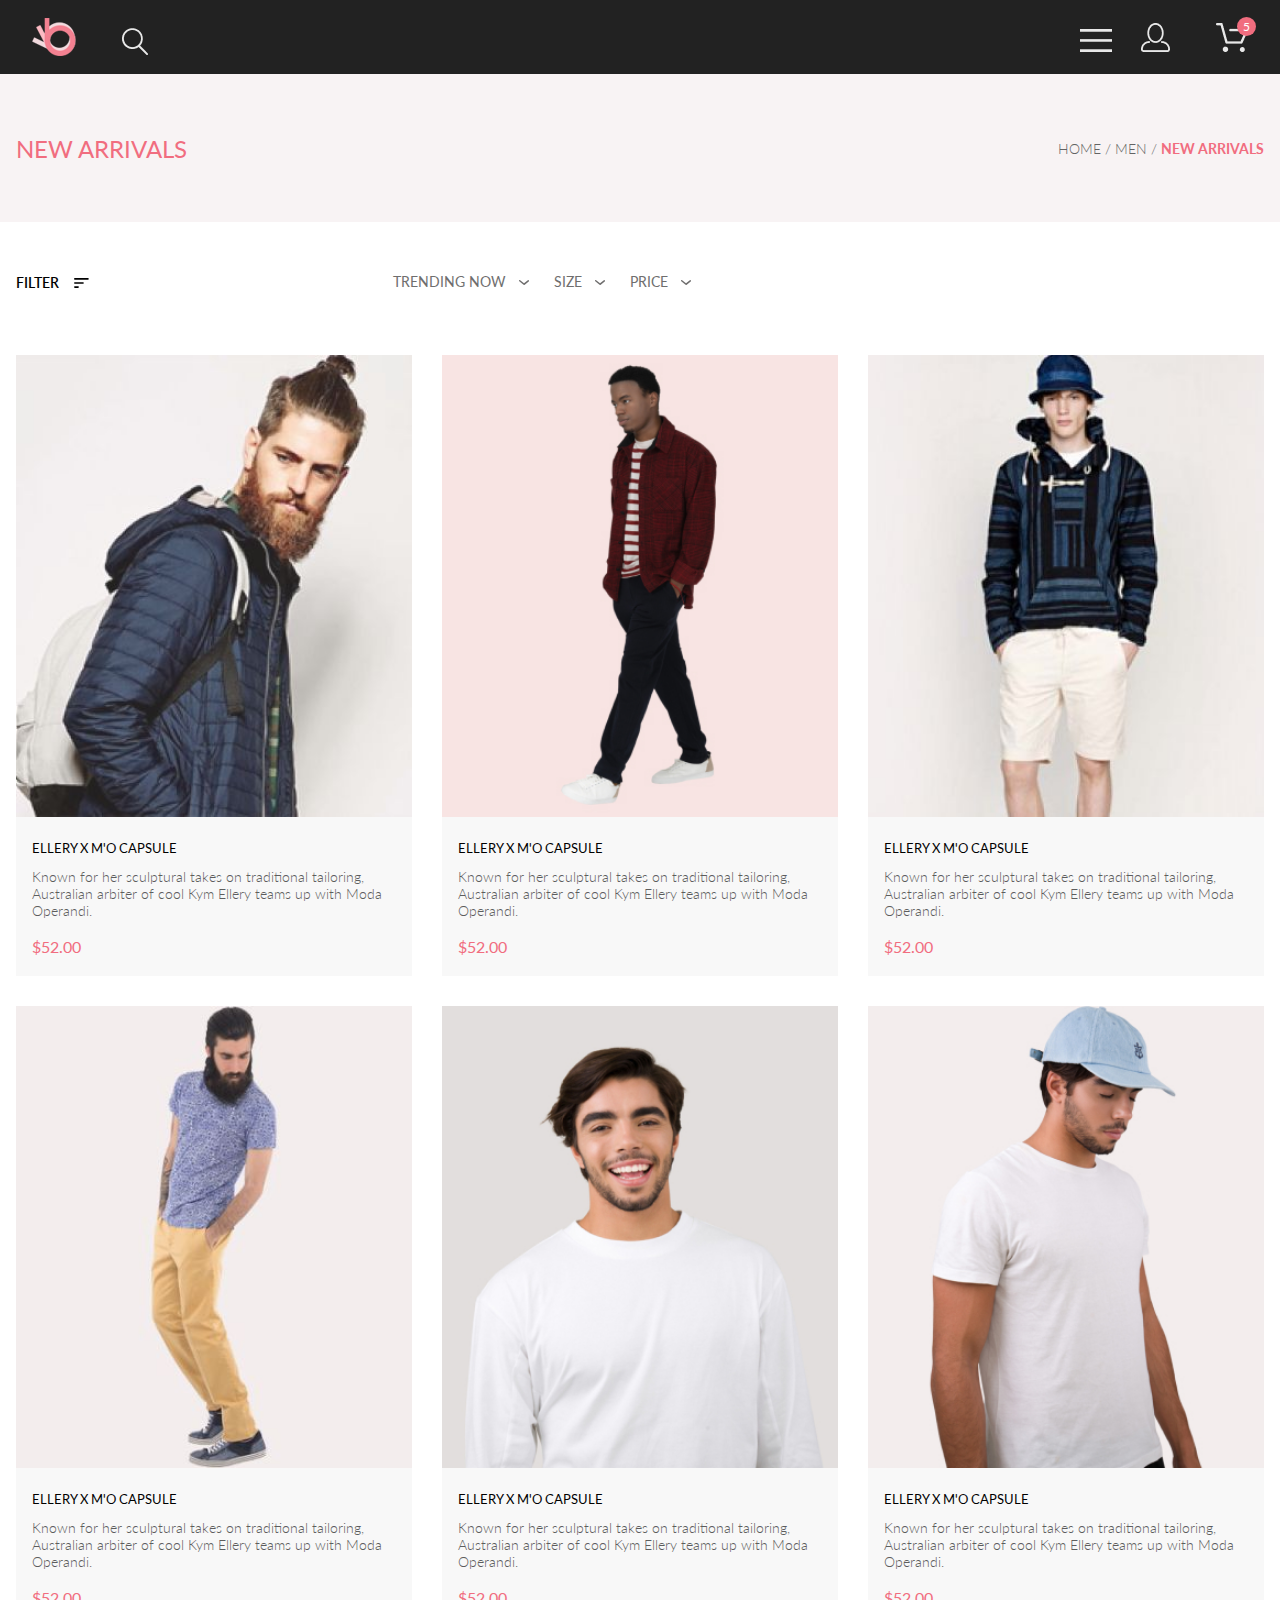
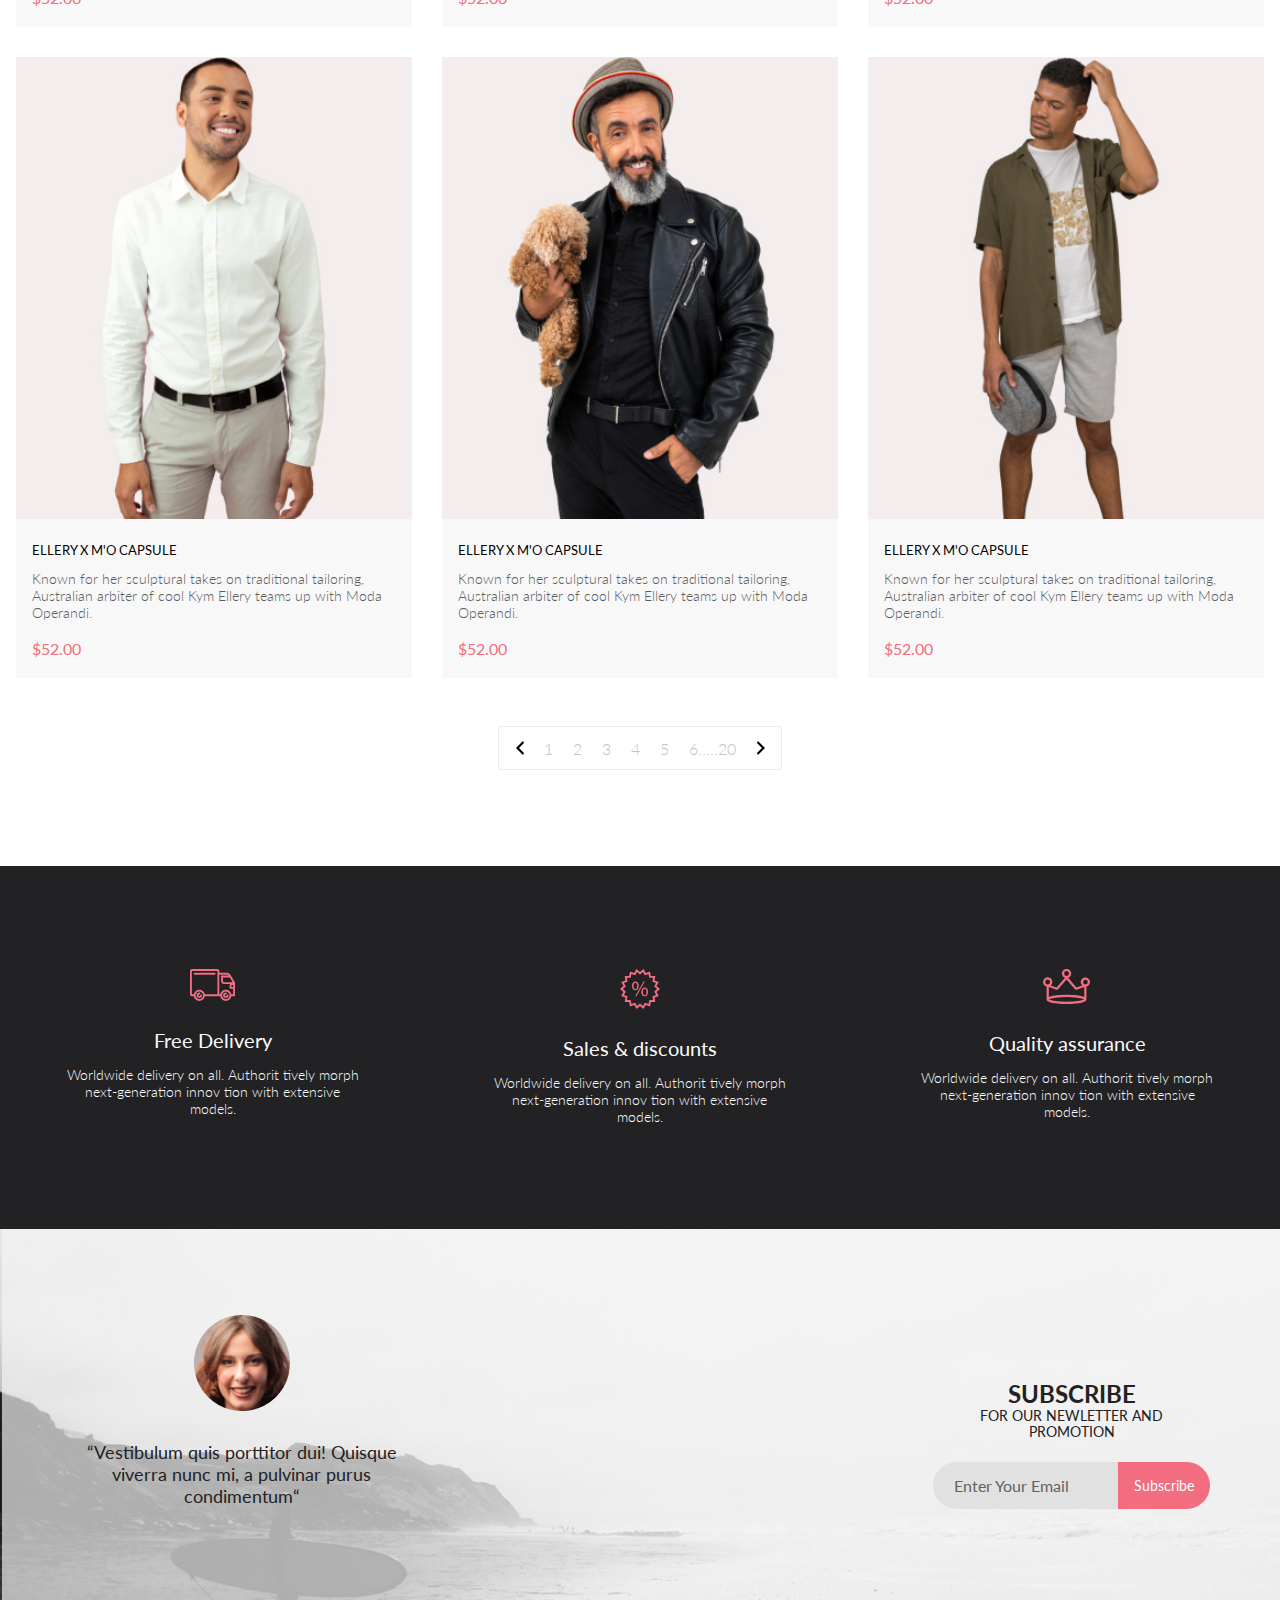
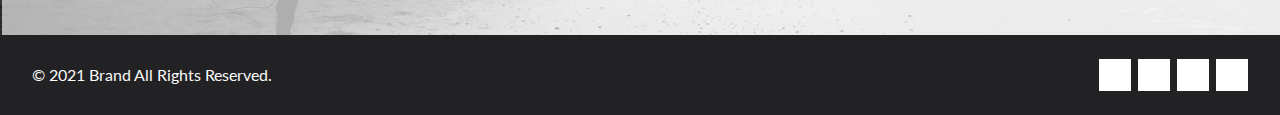
==== catalog.html @ d3ba7b44 "Lesson_4" ====
<!DOCTYPE html>
<html lang="en">

<head>
    <meta charset="UTF-8">
    <meta http-equiv="X-UA-Compatible" content="IE=edge">
    <meta name="viewport" content="width=device-width, initial-scale=1.0">
    <link rel="stylesheet" href="https://cdnjs.cloudflare.com/ajax/libs/font-awesome/5.15.2/css/all.min.css"
        integrity="sha512-HK5fgLBL+xu6dm/Ii3z4xhlSUyZgTT9tuc/hSrtw6uzJOvgRr2a9jyxxT1ely+B+xFAmJKVSTbpM/CuL7qxO8w=="
        crossorigin="anonymous" />
    <link rel="stylesheet" href="css/normalize.css">
    <link rel="stylesheet" href="css/style.css">
    <title>Catalog Lesson_4</title>
</head>

<body>
    <header class="header">
        <div class="container">
            <div class="leftHeader">
                <img src="img/logo.png" alt="logo">
                <img class="searchIcon" src="img/lupa.png" alt="search">
            </div>

            <div class="rightHeader">
                <img src="img/menu.png" alt="menu">
                <img class="peopleIcon" src="img/people.png" alt="registration">
                <span class="basketIconWrap">
                    <img src="img/basket.png" alt="basket">
                    <span>5</span>
                </span>
            </div>
        </div>
    </header>
    <main>
        <div class="newArrivals">
            <div class="container">
                <h1>NEW ARRIVALS</h1>
                <nav>
                    <a href="#">HOME</a><span> / </span>
                    <a href="#">MEN</a><span> / </span>
                    <a href="#">NEW ARRIVALS</a>
                </nav>
            </div>
        </div>

        <div class="filters">
            <div class="container">
                <div class="filtersLeft">
                    <span class="filterLabel">FILTER</span>
                    <img class="filterIcons" src="img/filters.svg" alt="filters">
                    <div class="filterNav hidden">
                        <nav class="filterCategory">
                            <div class="filterCategoryHeader">CATEGORY</div>
                            <div class="hidden">
                                <a href="#">Accessories</a>
                                <a href="#">Bags</a>
                                <a href="#">Denim</a>
                                <a href="#">Hoodies & Sweatshirts</a>
                                <a href="#">Jackets & Coats</a>
                                <a href="#">Polos</a>
                                <a href="#">Shirts</a>
                                <a href="#">Shoes</a>
                                <a href="#">Sweaters & Knits</a>
                                <a href="#">T-Shirts</a>
                                <a href="#">Tanks</a>
                            </div>
                        </nav>
                        <nav class="filterCategory">
                            <div class="filterCategoryHeader">BRAND</div>
                            <div class="hidden">
                                <a href="#">Accessories</a>
                                <a href="#">Bags</a>
                                <a href="#">Denim</a>
                                <a href="#">Hoodies & Sweatshirts</a>
                                <a href="#">Jackets & Coats</a>
                                <a href="#">Polos</a>
                                <a href="#">Shirts</a>
                                <a href="#">Shoes</a>
                                <a href="#">Sweaters & Knits</a>
                                <a href="#">T-Shirts</a>
                                <a href="#">Tanks</a>
                            </div>
                        </nav>
                        <nav class="filterCategory">
                            <div class="filterCategoryHeader">DESIGNER</div>
                            <div class="hidden">
                                <a href="#">Accessories</a>
                                <a href="#">Bags</a>
                                <a href="#">Denim</a>
                                <a href="#">Hoodies & Sweatshirts</a>
                                <a href="#">Jackets & Coats</a>
                                <a href="#">Polos</a>
                                <a href="#">Shirts</a>
                                <a href="#">Shoes</a>
                                <a href="#">Sweaters & Knits</a>
                                <a href="#">T-Shirts</a>
                                <a href="#">Tanks</a>
                            </div>
                        </nav>
                    </div>
                </div>
                <div class="filtersRight">
                    <div class="filterTrending">TRENDING NOW
                        <img src="img/arrow.svg" alt="arrow">
                    </div>
                    <div class="filterSize">SIZE
                        <img src="img/arrow.svg" alt="arrow">
                    </div>
                    <div class="filterPrice">PRICE
                        <img src="img/arrow.svg" alt="arrow">
                    </div>
                </div>
            </div>
        </div>

        <div class="featured container">
            <div class="featuredItems">
                <div class="featuredItem">
                    <div class="futuredImgWrap">
                        <img src="img/item1.jpg" alt="item1">
                        <div class="futuredImgDark">
                            <button>
                                <img src="img/cart.svg" alt="cart">
                                Add to cart
                            </button>
                        </div>
                    </div>
                    <div class="futuredData">
                        <div class="futuredName">
                            ELLERY X M'O CAPSULE
                        </div>
                        <div class="futuredText">
                            Known for her sculptural takes on traditional tailoring, Australian arbiter of cool Kym
                            Ellery
                            teams up with Moda Operandi.
                        </div>
                        <div class="futeuredPrice">
                            $52.00
                        </div>
                    </div>
                </div>
                <div class="featuredItem">
                    <div class="futuredImgWrap">
                        <img src="img/item2_1.jpg" alt="item2_1">
                        <div class="futuredImgDark">
                            <button>
                                <img src="img/cart.svg" alt="cart">
                                Add to cart
                            </button>
                        </div>
                    </div>
                    <div class="futuredData">
                        <div class="futuredName">
                            ELLERY X M'O CAPSULE
                        </div>
                        <div class="futuredText">
                            Known for her sculptural takes on traditional tailoring, Australian arbiter of cool Kym
                            Ellery
                            teams up with Moda Operandi.
                        </div>
                        <div class="futeuredPrice">
                            $52.00
                        </div>
                    </div>
                </div>
                <div class="featuredItem">
                    <div class="futuredImgWrap">
                        <img src="img/item3.jpg" alt="item3">
                        <div class="futuredImgDark">
                            <button>
                                <img src="img/cart.svg" alt="cart">
                                Add to cart
                            </button>
                        </div>
                    </div>
                    <div class="futuredData">
                        <div class="futuredName">
                            ELLERY X M'O CAPSULE
                        </div>
                        <div class="futuredText">
                            Known for her sculptural takes on traditional tailoring, Australian arbiter of cool Kym
                            Ellery
                            teams up with Moda Operandi.
                        </div>
                        <div class="futeuredPrice">
                            $52.00
                        </div>
                    </div>
                </div>
                <div class="featuredItem">
                    <div class="futuredImgWrap">
                        <img src="img/item4.jpg" alt="item4">
                        <div class="futuredImgDark">
                            <button>
                                <img src="img/cart.svg" alt="cart">
                                Add to cart
                            </button>
                        </div>
                    </div>
                    <div class="futuredData">
                        <div class="futuredName">
                            ELLERY X M'O CAPSULE
                        </div>
                        <div class="futuredText">
                            Known for her sculptural takes on traditional tailoring, Australian arbiter of cool Kym
                            Ellery
                            teams up with Moda Operandi.
                        </div>
                        <div class="futeuredPrice">
                            $52.00
                        </div>
                    </div>
                </div>
                <div class="featuredItem">
                    <div class="futuredImgWrap">
                        <img src="img/item5_1.jpg" alt="item5_1">
                        <div class="futuredImgDark">
                            <button>
                                <img src="img/cart.svg" alt="cart">
                                Add to cart
                            </button>
                        </div>
                    </div>
                    <div class="futuredData">
                        <div class="futuredName">
                            ELLERY X M'O CAPSULE
                        </div>
                        <div class="futuredText">
                            Known for her sculptural takes on traditional tailoring, Australian arbiter of cool Kym
                            Ellery
                            teams up with Moda Operandi.
                        </div>
                        <div class="futeuredPrice">
                            $52.00
                        </div>
                    </div>
                </div>
                <div class="featuredItem">
                    <div class="futuredImgWrap">
                        <img src="img/item6_1.jpg" alt="item6_1">
                        <div class="futuredImgDark">
                            <button>
                                <img src="img/cart.svg" alt="cart">
                                Add to cart
                            </button>
                        </div>
                    </div>
                    <div class="futuredData">
                        <div class="futuredName">
                            ELLERY X M'O CAPSULE
                        </div>
                        <div class="futuredText">
                            Known for her sculptural takes on traditional tailoring, Australian arbiter of cool Kym
                            Ellery
                            teams up with Moda Operandi.
                        </div>
                        <div class="futeuredPrice">
                            $52.00
                        </div>
                    </div>
                </div>
                <div class="featuredItem">
                    <div class="futuredImgWrap">
                        <img src="img/item7.jpg" alt="item7">
                        <div class="futuredImgDark">
                            <button>
                                <img src="img/cart.svg" alt="cart">
                                Add to cart
                            </button>
                        </div>
                    </div>
                    <div class="futuredData">
                        <div class="futuredName">
                            ELLERY X M'O CAPSULE
                        </div>
                        <div class="futuredText">
                            Known for her sculptural takes on traditional tailoring, Australian arbiter of cool Kym
                            Ellery
                            teams up with Moda Operandi.
                        </div>
                        <div class="futeuredPrice">
                            $52.00
                        </div>
                    </div>
                </div>
                <div class="featuredItem">
                    <div class="futuredImgWrap">
                        <img src="img/item8.jpg" alt="item8">
                        <div class="futuredImgDark">
                            <button>
                                <img src="img/cart.svg" alt="cart">
                                Add to cart
                            </button>
                        </div>
                    </div>
                    <div class="futuredData">
                        <div class="futuredName">
                            ELLERY X M'O CAPSULE
                        </div>
                        <div class="futuredText">
                            Known for her sculptural takes on traditional tailoring, Australian arbiter of cool Kym
                            Ellery
                            teams up with Moda Operandi.
                        </div>
                        <div class="futeuredPrice">
                            $52.00
                        </div>
                    </div>
                </div>
                <div class="featuredItem">
                    <div class="futuredImgWrap">
                        <img src="img/item9.jpg" alt="item9">
                        <div class="futuredImgDark">
                            <button>
                                <img src="img/cart.svg" alt="cart">
                                Add to cart
                            </button>
                        </div>
                    </div>
                    <div class="futuredData">
                        <div class="futuredName">
                            ELLERY X M'O CAPSULE
                        </div>
                        <div class="futuredText">
                            Known for her sculptural takes on traditional tailoring, Australian arbiter of cool Kym
                            Ellery
                            teams up with Moda Operandi.
                        </div>
                        <div class="futeuredPrice">
                            $52.00
                        </div>
                    </div>
                </div>
            </div>
            <div class="pagination">
                <a href="#">
                    <img src="img/chevronLeft.svg" alt="chevronLeft">
                </a>
                <a href="#">1</a>
                <a href="#">2</a>
                <a href="#">3</a>
                <a href="#">4</a>
                <a href="#">5</a>
                <a href="#">6.....20</a>
                <a href="#">
                    <img src="img/chevronRight.svg" alt="chevronRight">
                </a>
            </div>
        </div>

        <div class="services">
            <div class="container">
                <div class="serviceUnit">
                    <img src="img/car.svg" alt="delivey">
                    <div class="servicesUnitTitle">Free Delivery</div>
                    <div class="servicesUnitText">Worldwide delivery on all. Authorit tively morph next-generation
                        innov
                        tion with extensive models.
                    </div>
                </div>
                <div class="serviceUnit">
                    <img src="img/persent.svg" alt="discounts">
                    <div class="servicesUnitTitle">Sales & discounts</div>
                    <div class="servicesUnitText">Worldwide delivery on all. Authorit tively morph next-generation
                        innov
                        tion with extensive models.
                    </div>
                </div>
                <div class="serviceUnit">
                    <img src="img/rolix.svg" alt="Quality">
                    <div class="servicesUnitTitle">Quality assurance</div>
                    <div class="servicesUnitText">Worldwide delivery on all. Authorit tively morph
                        next-generation innov
                        tion with extensive models.
                    </div>
                </div>
            </div>
        </div>

        <div class="subscribe">
            <div class="container">
                <div class="subscribeLeft">
                    <img src="img/face.png" alt="face">
                    <div class="subscribeUserText">“Vestibulum quis porttitor dui! Quisque viverra nunc mi, a pulvinar
                        purus
                        condimentum“</div>
                </div>
                <div class="subscribeRight">
                    <div class="subscribeTitle">SUBSCRIBE</div>
                    <div class="subscribeText">FOR OUR NEWLETTER AND PROMOTION</div>
                    <form action="#" class="subscribeForm">
                        <input type="text" placeholder="Enter Your Email">
                        <button>Subscribe</button>
                    </form>
                </div>
            </div>
        </div>

    </main>
    <footer class="footer">
        <div class="container">
            <div class="footerLeft">
                <a href="#">
                    <i class="fab fa-facebook-f"></i>
                </a>
                <a href="#">
                    <i class="fab fa-instagram"></i>
                </a>
                <a href="#">
                    <i class="fab fa-pinterest-p"></i>
                </a>
                <a href="#">
                    <i class="fab fa-twitter"></i>
                </a>
            </div>
            <div class="footerRight">
                &copy; 2021 Brand All Rights Reserved.
            </div>
        </div>
    </footer>
    <script src="app.js"></script>
</body>

</html>
---- css/style.css ----
@import url("https://fonts.googleapis.com/css2?family=Lato:wght@300;400;700;900&display=swap");

body {
    margin: 0;
    font-family: Lato, sans-serif;
}

.header {
    height: 74px;
    background: #222222;
    padding: 18px 16px;
    box-sizing: border-box;
}

.header .container {
    display: flex;
    justify-content: space-between;
    align-items: center;
}

@media (min-width: 1600px) {
    .container {
        width: 1140px;
        margin: 0 auto;
    }
}

@media (min-width: 768px) {
    .header {
        padding-left: 32px;
        padding-right: 32px;
    }
}

.peopleIcon,
.basketIconWrap {
    display: none;
}

@media (min-width: 768px) {

    .peopleIcon,
    .basketIconWrap {
        display: inline;
    }
}

.peopleIcon {
    margin-left: 25px;
    margin-right: 42px;
}

.basketIconWrap {
    position: relative;
}

.basketIconWrap span {
    display: inline-block;
    width: 19px;
    height: 19px;
    color: #FFFFFF;
    background: #F16D7F;
    border-radius: 50%;
    position: absolute;
    text-align: center;
    right: -8px;
    top: -19px;
    font-size: 12px;
    line-height: 19px;
}

.searchIcon {
    margin-left: 41px;
}

.brandWrap {
    min-height: 363px;
    background: #F1E4E6;
    position: relative;
}

.brandLeft {
    display: none;
}

@media (min-width: 768px) {
    .brandLeft {
        display: block;
    }

    .brandPromoWrap {
        font-weight: 900;
        font-size: 44px;
        line-height: 53px;
    }

    .brandWrap {
        display: flex;
    }

    .brandWrap>div {
        width: 50%;
    }

    .brandLeft img {
        display: block;
        width: 100%;
    }
}

.brandRight {
    min-height: inherit;
    display: flex;
    justify-content: center;
    align-items: center;
    color: #222222;
}

@media (min-width: 1600px) {
    .brandRight {
        justify-content: flex-start;
    }
}

.brandPromoWrap {
    border-left: 12px solid #F16D7F;
    padding-left: 15px;
    height: 61px;
}

@media (min-width:768px) {
    .brandPromoWrap {
        height: 78px;
    }
}

@media (min-width:1600px) {
    .brandPromoWrap {
        margin-left: 64px;
    }
}

.brandPromoWrap div:first-child {
    font-weight: 900;
    font-size: 38px;
    line-height: 27px;
}

@media (min-width:768px) {
    .brandPromoWrap div:first-child {
        font-size: 44px;
        line-height: 33px;
    }
}

@media (min-width:1600px) {
    .brandPromoWrap div:first-child {
        font-size: 48px;
    }
}

.brandPromoWrap div:last-child {
    font-weight: bold;
    font-size: 20px;
    line-height: 24px;
    margin-top: 14px;
}

@media (min-width:768px) {
    .brandPromoWrap div:last-child {
        margin-top: 25px;
    }
}

@media (min-width:1600px) {
    .brandPromoWrap div:last-child {
        font-size: 32px;
        margin-top: 21px;
    }
}

.brandPromoWrap span {
    color: #F16D7F;
}

.menu {
    display: none;
}

.offers {
    display: grid;
    grid-template-columns: 1fr;
    grid-template-rows: repeat(3, 247px) 111px;
    gap: 32px;
    padding: 64px 16px;
}

@media (min-width:768px) {
    .offers {
        grid-template-columns: repeat(3, 1fr);
        grid-template-rows: 167px 116px;
        gap: 20px;
        padding: 20px 16px 155px 16px;
    }

    .offerAccessories {
        grid-column: 1/-1;
    }
}

@media (min-width:1600px) {
    .offers {
        grid-template-rows: 260px 180px;
        gap: 30px;
        padding: 65px 4px 96px 4px;
    }
}


.offers>div {
    position: relative;
}

.offers img {
    width: 100%;
    height: 100%;
    object-fit: cover;
    position: absolute;
}

.offerTitle {
    position: relative;
    z-index: 1;
    background: rgba(33, 22, 22, 0.7);
    color: white;
    width: 100%;
    height: 100%;
    display: flex;
    flex-direction: column;
    justify-content: center;
    align-items: center;
    font-size: 16px;
}

.offerTitleBottom {
    font-size: 24px;
    font-weight: 700;
    line-height: 29px;
    color: #F16D7F;
}

.featured {
    padding-right: 8px;
    padding-left: 8px;
    margin-bottom: 96px;
}

@media (min-width: 768px) {
    .featured {
        padding-right: 16px;
        padding-left: 16px;
    }
}

@media (min-width: 1600px) {
    .featured {
        padding-right: 0;
        padding-left: 0;
    }
}

.featured h2 {
    margin-top: 0;
    margin-bottom: 3px;
    text-align: center;
    font-weight: inherit;
    font-size: 30px;
    line-height: 36px;
    color: #222222;
}

.featuredTitle {
    text-align: center;
    color: #9F9F9F;
    font-size: 14px;
    line-height: 17px;
    margin-bottom: 64px;
}

.featuredItems {
    display: grid;
    grid-template-columns: 1fr;
    row-gap: 16px;
}

@media (min-width: 640px) {
    .featuredItems {
        grid-template-columns: 1fr 1fr;
        row-gap: 18px;
        column-gap: 16px;
    }
}

@media (min-width: 1000px) {
    .featuredItems {
        grid-template-columns: repeat(3, 1fr);
        gap: 30px;
    }
}

.featuredItem {
    background: #F8F8F8;
}

.featuredItems img {
    width: 100%;
    display: block;
}

.futuredImgWrap {
    position: relative;
}

.featuredItem:hover .futuredImgDark {
    display: flex;
}

.futuredImgDark {
    position: absolute;
    width: 100%;
    height: 100%;
    left: 0;
    top: 0;
    background: rgba(58, 56, 56, 0.86);
    display: none;
    justify-content: center;
    align-items: center;
}

.futuredImgDark button {
    background: none;
    border: 1px solid white;
    color: white;
    display: flex;
    align-items: center;
    padding: 10px 14px;
    font-size: 14px;
    font-family: inherit;
}

.futuredImgDark button img {
    width: 26px;
    height: 24px;
    margin-right: 11px;
}

.futuredData {
    padding: 23px 16px 20px;
    font-size: 13px;
    line-height: 16px;
}

.futuredName {
    font-size: 13px;
    line-height: 16px;
    color: #000000;
}

.futuredText {
    font-weight: 300;
    font-size: 14px;
    line-height: 17px;
    color: #5D5D5D;
    margin-top: 12px;
    margin-bottom: 18px;
}

.futeuredPrice {
    font-size: 16px;
    line-height: 19px;
    color: #F16D7F;
}

.featuredBroseBtn {
    border: 1px solid #FF6A6A;
    margin-top: 40px;
    padding: 15px 40px;
    display: block;
    margin-left: auto;
    margin-right: auto;
    background: none;
    font-family: inherit;
    font-size: 16px;
    line-height: 19px;
    color: #F26376;
}

.featuredBroseBtn:hover {
    background: #F16D7F;
    color: white;
}

.services {
    background: #222224;
    padding-top: 48px;
    padding-bottom: 81px;
    padding-left: 14px;
    padding-right: 14px;
}

@media (min-width: 1200px) {
    .services {
        padding-top: 103px;
        padding-bottom: 104px;
    }
}

.services .container {
    display: grid;
    gap: 46px;
}

@media (min-width: 1200px) {
    .services .container {
        grid-template-columns: repeat(3, 1fr);
        gap: 30px;
    }
}

.serviceUnit {
    text-align: center;
    display: flex;
    flex-direction: column;
    align-items: center;
}

.servicesUnitTitle {
    font-weight: inherit;
    font-size: 20px;
    line-height: 24px;
    color: #FBFBFB;
    padding-top: 27px;
    padding-bottom: 14px;
}

.servicesUnitText {
    font-weight: 300;
    font-size: 14px;
    line-height: 17px;
    color: #FBFBFB;
    max-width: 300px;
}

.subscribe {
    background: url(../img/subscribe.jpg) no-repeat;
    background-size: cover;
    padding-top: 64px;
    padding-bottom: 109px;
    padding-left: 20px;
    padding-right: 20px;
}

@media (min-width: 1200px) {
    .subscribe {
        padding-top: 86px;
        padding-bottom: 126px;
    }

    .subscribe .container {
        width: 1140px;
        margin: 0 auto;
        display: flex;
        justify-content: space-between;
    }
}

.subscribeLeft {
    display: flex;
    flex-direction: column;
    align-items: center;
}

.subscribeUserText {
    font-size: 18px;
    line-height: 22px;
    text-align: center;
    color: #222224;
    max-width: 343px;
    margin-top: 30px;
}

.subscribeRight {
    display: flex;
    flex-direction: column;
    align-items: center;
    padding-top: 65px;
}

@media (min-width: 1200px) {
    .subscribeRight {
        margin-top: initial;
    }
}

.subscribeTitle {
    font-weight: 700;
    font-size: 24px;
    color: #222224;
}

.subscribeTitle,
.subscribeText {
    max-width: 271px;
    text-align: center;
}

.subscribeText {
    font-size: 14px;
    color: #222224;
    margin-bottom: 22px;
}

.subscribeForm {
    height: 47px;
}

.subscribeForm input {
    height: inherit;
    background: #E1E1E1;
    padding: 6px 21px;
    border: none;
    box-sizing: border-box;
    border-top-left-radius: 30px;
    border-bottom-left-radius: 30px;
    float: left;
    width: 185px;
}

.subscribeForm input::-webkit-input-placeholder {
    color: #222224;
    font-family: inherit;
    opacity: 0.67;
}

.subscribeForm input::-moz-placeholder {
    color: #222224;
    font-family: inherit;
    opacity: 0.67;
}

.subscribeForm input:-ms-input-placeholder {
    color: #222224;
    font-family: inherit;
    opacity: 0.67;
}

.subscribeForm input:-moz-placeholder {
    color: #222224;
    font-family: inherit;
    opacity: 0.67;
}

.subscribeForm button {
    height: inherit;
    border: none;
    background: #F16D7F;
    border-top-right-radius: 30px;
    border-bottom-right-radius: 30px;
    font-size: 14px;
    line-height: 17px;
    color: white;
    padding: 0px 16px;
    color: #FFFFFF;
    font-family: inherit;
}

.footer {
    background: #222224;
    padding: 43px 20px 10px;
}

@media (min-width: 768px) {
    .footer {
        padding: 24px 32px;
    }
}

.footer .container {
    display: flex;
    flex-direction: column;
    align-items: center;
}

@media (min-width: 768px) {
    .footer .container {
        flex-direction: row-reverse;
        justify-content: space-between;
    }
}

.footerLeft {
    display: flex;
}

.footer a {
    color: black;
    background: white;
    width: 32px;
    height: 32px;
    display: flex;
    justify-content: center;
    align-items: center;
    text-decoration: none;
}

.footer a:hover {
    background: #f16d7f;
    color: white;
}

.footer a:not(:last-child) {
    margin-right: 7px;
}

.footerRight {
    color: #FBFBFB;
}

@media (max-width: 767px) {
    .footerRight {
        margin-top: 40px;
    }
}

.newArrivals {
    width: 100%;
    min-height: 148px;
    background: #F8F3F4;
}

.newArrivals .container {
    display: flex;
    flex-direction: column;
    align-items: center;
    min-height: inherit;
}

@media (min-width: 768px) {
    .newArrivals .container {
        flex-direction: row;
        justify-content: space-between;
    }
}

@media (min-width: 768px) and (max-width: 1599px) {
    .newArrivals .container {
        padding: 0px 16px;
    }
}

.newArrivals h1 {
    margin: 24px 0 32px;
    font-weight: normal;
    font-size: 24px;
    line-height: 29px;
    color: #F16D7F;
}

@media (min-width: 768px) {
    .newArrivals h1 {
        margin: 0;
    }
}

.newArrivals nav a,
.newArrivals nav span {
    font-weight: 300;
    font-size: 14px;
    line-height: 17px;
    text-decoration: none;
    color: #636363;
}

.newArrivals a:last-of-type {
    font-weight: bold;
    color: #F16D7F;
}

.filters .container {
    display: flex;
    justify-content: space-between;
    padding: 24px 8px 32px;
}


@media (min-width: 768px) {
    .filters .container {
        padding: 24px 16px 40px;
    }
}

@media (min-width: 1140px) {
    .filterIcons {
        margin-right: 304px;
    }

    .filters .container {
        justify-content: start;
        padding: 51px 16px 64px 16px;
    }
}

.filtersLeft .filterLabel {
    display: none;
    font-style: normal;
    font-weight: 600;
    font-size: 14px;
    line-height: 17px;
    color: #000000;
    position: relative;
    z-index: 2;
}

.filterIcons {
    width: 37px;
    height: 25px;
    position: relative;
    z-index: 2;
}

@media (min-width: 768px) {
    .filtersLeft .filterLabel {
        display: inline;
    }

    .filterIcons {
        height: 10px;
        width: 15px;
        margin-left: 11px;
    }
}

.filtersRight {
    display: flex;
    font-style: normal;
    font-weight: 400;
    font-size: 12px;
    line-height: 14px;
    color: #6F6E6E;
}

@media (min-width: 768px) {
    .filtersRight {
        font-size: 14px;
        line-height: 17px;
    }
}

.filtersRight img {
    position: relative;
    bottom: 1px;
    margin-left: 9px;
}

.filtersRight>div:not(:last-child) {
    margin-right: 15px;
}

@media (min-width: 375px) {
    .filtersRight>div:not(:last-child) {
        margin-right: 24px;
    }
}

.filtersLeft .filterLabel {
    display: none;
    position: relative;
    z-index: 2;
    cursor: pointer;
}

.filterLabelPink {
    color: #ef5b70 !important;
    left: 16px;
    top: 13px;
}

.filterIconPink {
    left: 16px;
    top: 13px;
}

@media (min-width: 768px) {
    .filtersLeft .filterLabel {
        display: inline;
        font-weight: 600;
        font-size: 14px;
        line-height: 17px;
        color: #000000;
    }
}

.filtersLeft .filterIcon {
    width: 37px;
    height: 25px;
    position: relative;
    z-index: 2;
}

@media (min-width: 768px) {
    .filtersLeft .filterIcon {
        width: 15px;
        height: 10px;
        margin-left: 11px;
    }
}

.filtersLeft {
    position: relative;
}

.hidden {
    display: none;
}

.filterNav {
    position: absolute;
    left: 0;
    top: 0;
    width: 360px;
    background: #ffffff;
    box-shadow: 6px 4px 35px rgba(0, 0, 0, 0.21);
    padding: 46px 16px 16px 16px;
    z-index: 1;
    overflow-y: auto;
}

.filterCategoryHeader {
    font-size: 14px;
    line-height: 37px;
    color: #ef5b70;
    padding-left: 11px;
    min-height: 37px;
    border-bottom: 1px solid #ebebeb;
    margin-bottom: 24px;
    position: relative;
    cursor: pointer;
}

.filterCategoryHeader:before {
    content: "";
    width: 5px;
    min-height: inherit;
    background: #ef5b70;
    position: absolute;
    left: 0;
    top: 1px;
}

.filterCategory:not(:last-child) {
    margin-bottom: 24px;
}

.filterCategory a {
    display: block;
    text-decoration: none;
    padding-left: 34px;
    padding-right: 16px;
    font-size: 14px;
    line-height: 17px;
    color: #6f6e6e;
}

.filterCategory a:not(:last-child) {
    margin-bottom: 11px;
}

.filterSize {
    position: relative;
}

.filterSizes {
    position: absolute;
    left: 0;
    top: 25px;
    width: 79px;
    height: 103px;
    background: #ffffff;
    box-shadow: 6px 4px 35px rgba(0, 0, 0, 0.21);
    padding: 7px 9px;
    box-sizing: border-box;
    font-size: 14px;
    color: #6f6e6e;
}

.filterSizes>div:not(:last-child) {
    margin-bottom: 4px;
}

.pagination {
    width: 284px;
    height: 44px;
    margin: 0 auto;
    border: 1px solid #ebebeb;
    margin-top: 48px;
    padding: 13px 16px;
    box-sizing: border-box;
    display: flex;
    justify-content: space-between;
    border-radius: 3px;
}

.pagination a {
    text-decoration: none;
    font-weight: 300;
    font-size: 16px;
    color: #c4c4c4;
}

.pagination a:hover {
    color: #ef5b70;
}
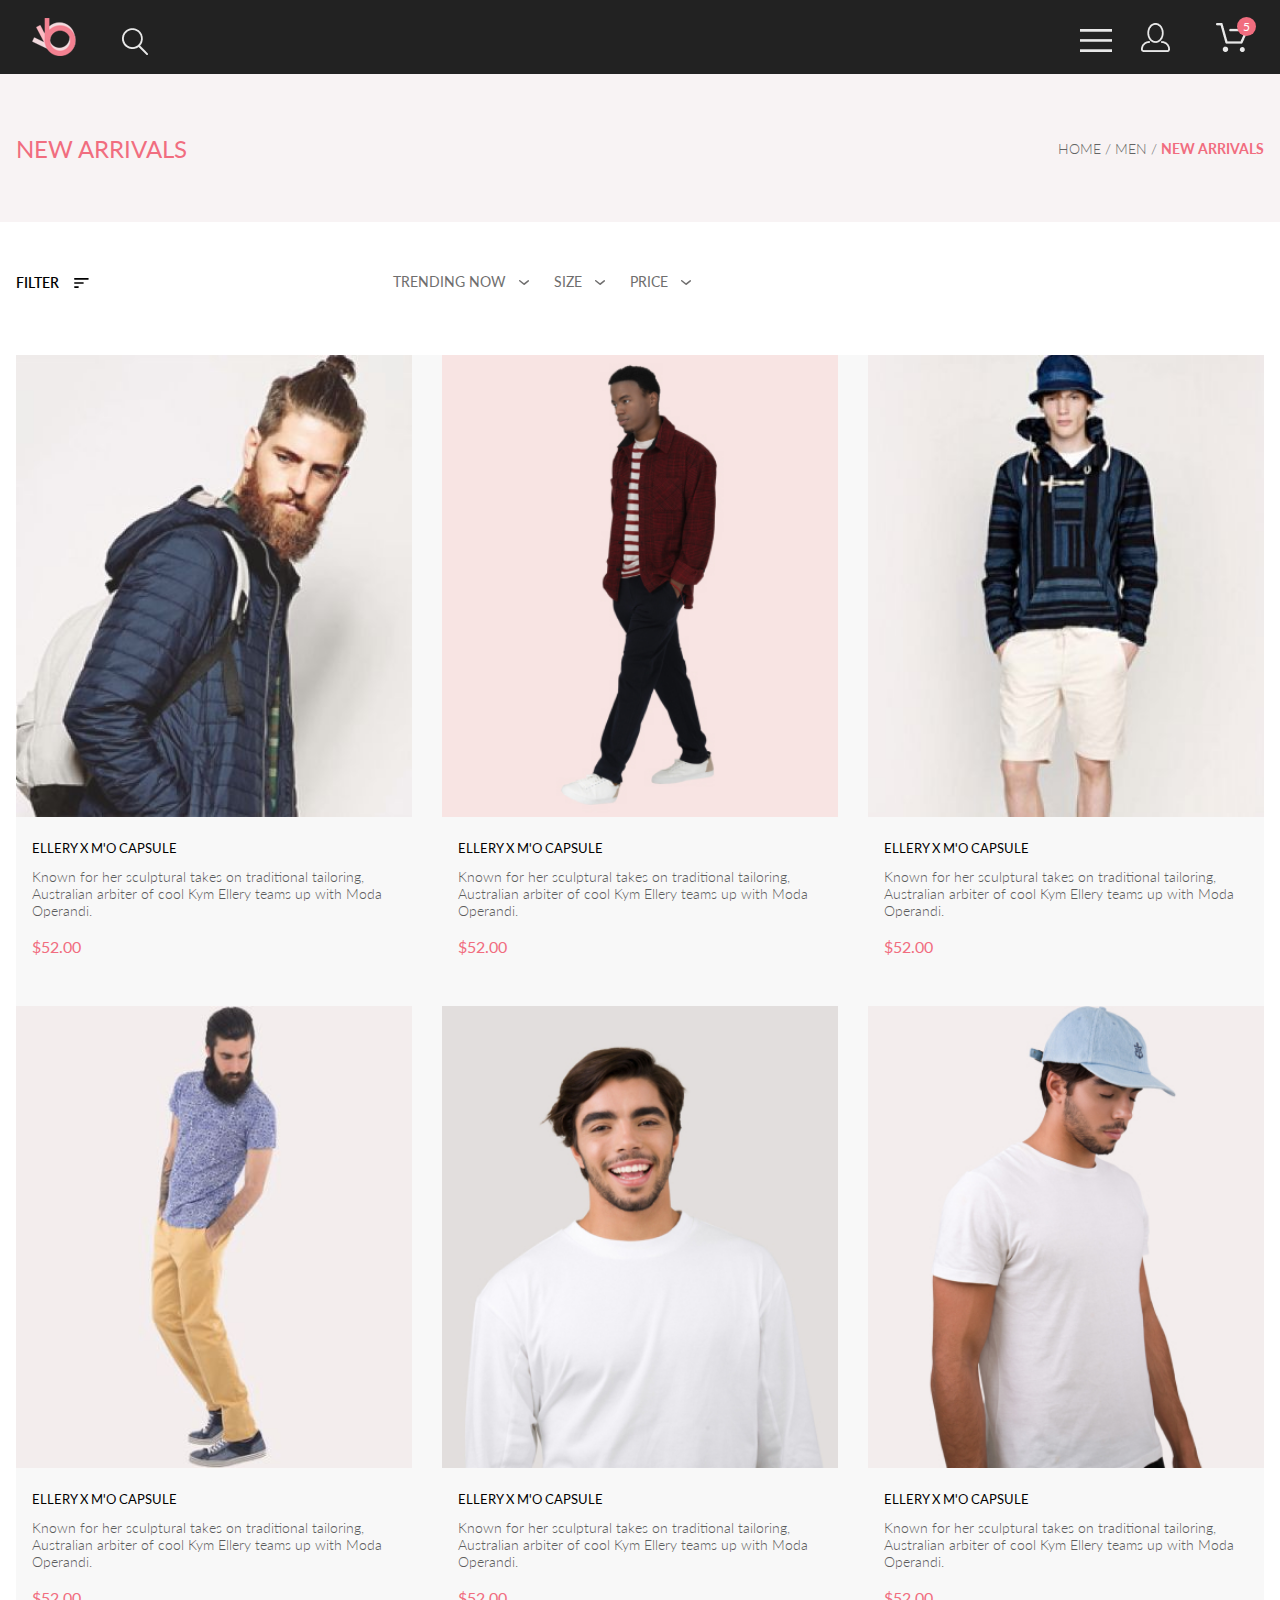
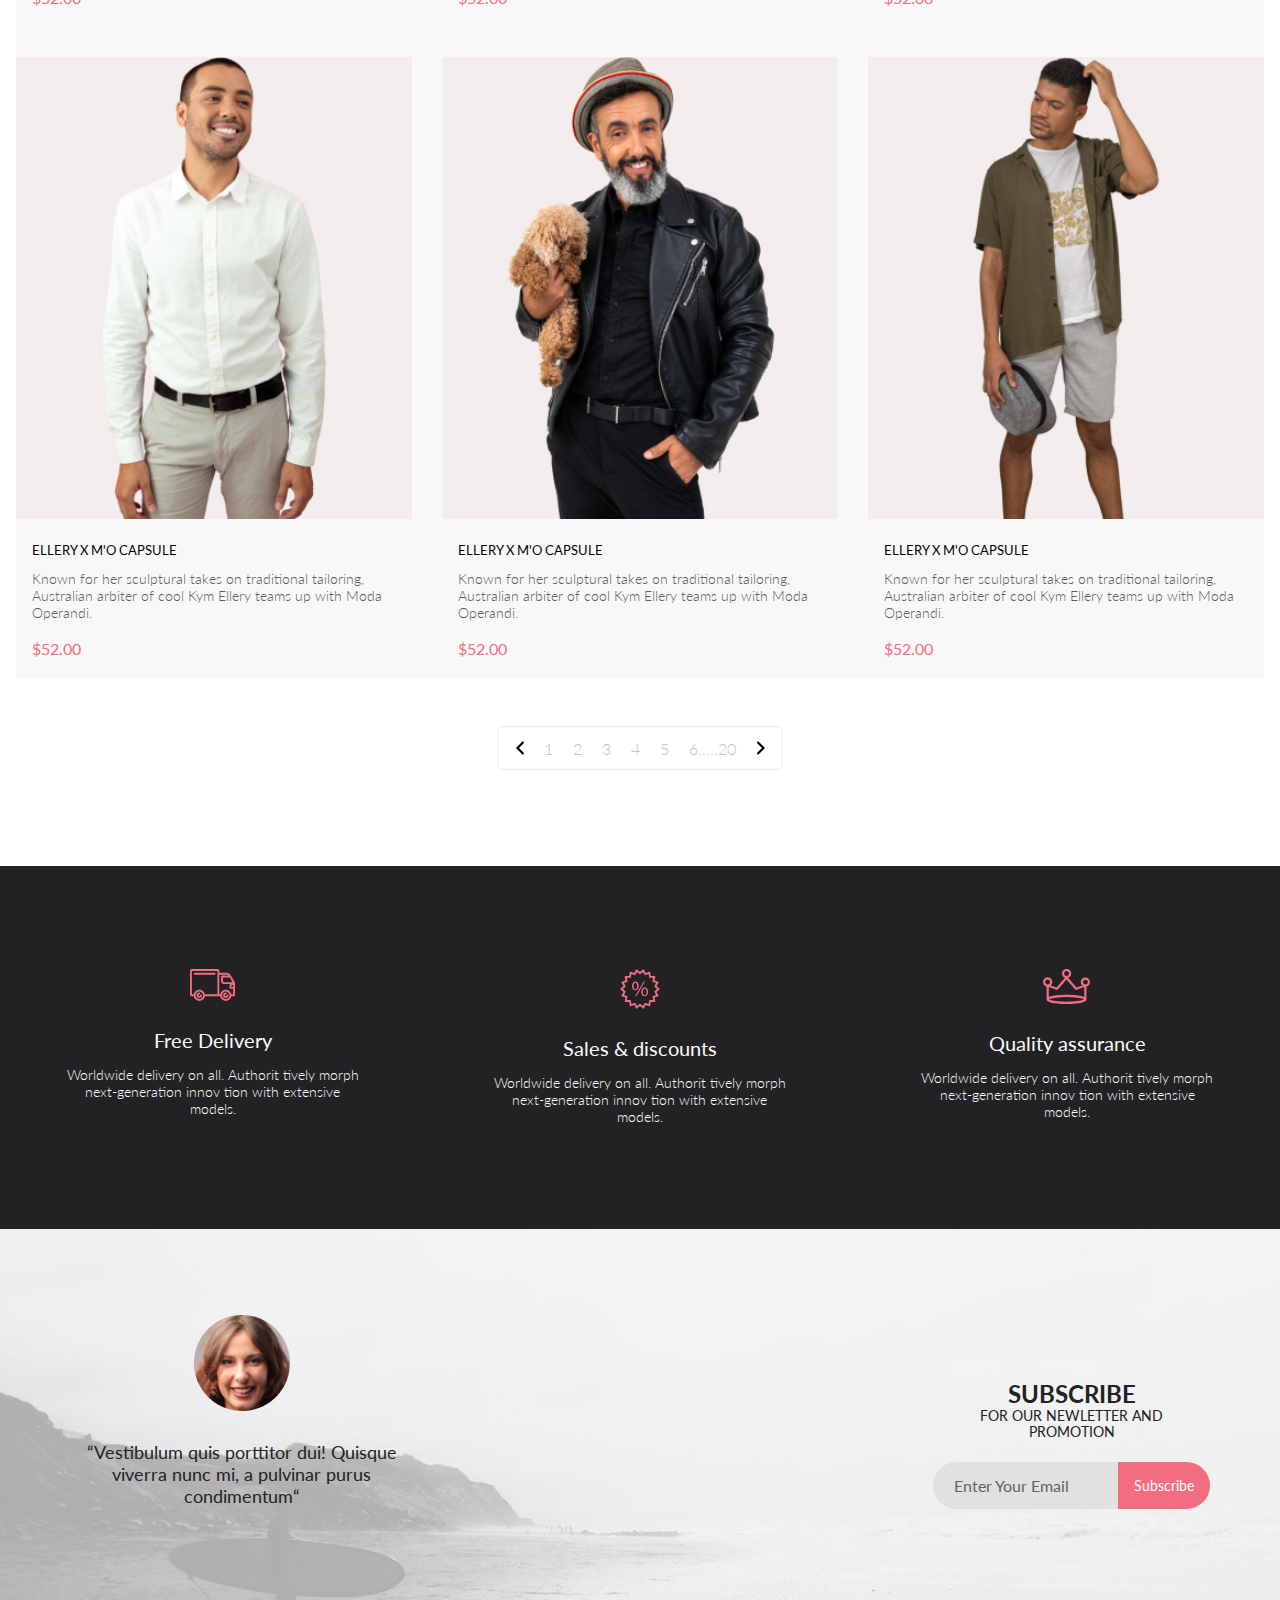
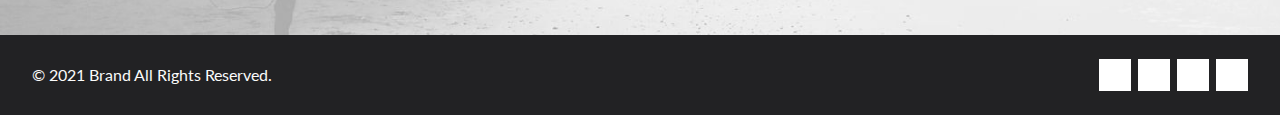
==== commit 4484d70a: "Lesson-7" ====
--- a/catalog.html
+++ b/catalog.html
@@ -120,7 +120,7 @@
                         <img src="img/item1.jpg" alt="item1">
                         <div class="futuredImgDark">
                             <button>
-                                <img src="img/cart.svg" alt="cart">
+                                <img src="img/cart.png" alt="cart">
                                 Add to cart
                             </button>
                         </div>
@@ -144,7 +144,7 @@
                         <img src="img/item2_1.jpg" alt="item2_1">
                         <div class="futuredImgDark">
                             <button>
-                                <img src="img/cart.svg" alt="cart">
+                                <img src="img/cart.png" alt="cart">
                                 Add to cart
                             </button>
                         </div>
@@ -168,7 +168,7 @@
                         <img src="img/item3.jpg" alt="item3">
                         <div class="futuredImgDark">
                             <button>
-                                <img src="img/cart.svg" alt="cart">
+                                <img src="img/cart.png" alt="cart">
                                 Add to cart
                             </button>
                         </div>
@@ -192,7 +192,7 @@
                         <img src="img/item4.jpg" alt="item4">
                         <div class="futuredImgDark">
                             <button>
-                                <img src="img/cart.svg" alt="cart">
+                                <img src="img/cart.png" alt="cart">
                                 Add to cart
                             </button>
                         </div>
@@ -216,7 +216,7 @@
                         <img src="img/item5_1.jpg" alt="item5_1">
                         <div class="futuredImgDark">
                             <button>
-                                <img src="img/cart.svg" alt="cart">
+                                <img src="img/cart.png" alt="cart">
                                 Add to cart
                             </button>
                         </div>
@@ -240,7 +240,7 @@
                         <img src="img/item6_1.jpg" alt="item6_1">
                         <div class="futuredImgDark">
                             <button>
-                                <img src="img/cart.svg" alt="cart">
+                                <img src="img/cart.png" alt="cart">
                                 Add to cart
                             </button>
                         </div>
@@ -264,7 +264,7 @@
                         <img src="img/item7.jpg" alt="item7">
                         <div class="futuredImgDark">
                             <button>
-                                <img src="img/cart.svg" alt="cart">
+                                <img src="img/cart.png" alt="cart">
                                 Add to cart
                             </button>
                         </div>
@@ -288,7 +288,7 @@
                         <img src="img/item8.jpg" alt="item8">
                         <div class="futuredImgDark">
                             <button>
-                                <img src="img/cart.svg" alt="cart">
+                                <img src="img/cart.png" alt="cart">
                                 Add to cart
                             </button>
                         </div>
@@ -312,7 +312,7 @@
                         <img src="img/item9.jpg" alt="item9">
                         <div class="futuredImgDark">
                             <button>
-                                <img src="img/cart.svg" alt="cart">
+                                <img src="img/cart.png" alt="cart">
                                 Add to cart
                             </button>
                         </div>
--- a/css/style.css
+++ b/css/style.css
@@ -1,922 +1,1377 @@
 @import url("https://fonts.googleapis.com/css2?family=Lato:wght@300;400;700;900&display=swap");
-
 body {
-    margin: 0;
-    font-family: Lato, sans-serif;
+  margin: 0;
+  font-family: Lato, sans-serif;
 }
 
 .header {
-    height: 74px;
-    background: #222222;
-    padding: 18px 16px;
-    box-sizing: border-box;
-}
-
+  height: 74px;
+  background: #222222;
+  padding: 18px 16px;
+  box-sizing: border-box;
+}
+@media (min-width: 768px) {
+  .header {
+    padding-left: 32px;
+    padding-right: 32px;
+  }
+}
 .header .container {
+  display: flex;
+  justify-content: space-between;
+  align-items: center;
+}
+.header .peopleIcon,
+.header .basketIconWrap {
+  display: none;
+}
+@media (min-width: 768px) {
+  .header .peopleIcon,
+.header .basketIconWrap {
+    display: inline;
+  }
+}
+.header .peopleIcon {
+  margin-left: 25px;
+  margin-right: 42px;
+}
+.header .basketIconWrap {
+  position: relative;
+}
+.header .basketIconWrap span {
+  display: inline-block;
+  width: 19px;
+  height: 19px;
+  color: #FFFFFF;
+  background: #F16D7F;
+  border-radius: 50%;
+  position: absolute;
+  text-align: center;
+  right: -8px;
+  top: -19px;
+  font-size: 12px;
+  line-height: 19px;
+}
+.header .searchIcon {
+  margin-left: 41px;
+}
+
+@media (min-width: 1600px) {
+  .container {
+    width: 1140px;
+    margin: 0 auto;
+  }
+}
+.brandWrap {
+  min-height: 363px;
+  background: #F1E4E6;
+  position: relative;
+}
+
+.brandLeft {
+  display: none;
+}
+
+@media (min-width: 768px) {
+  .brandLeft {
+    display: block;
+  }
+  .brandPromoWrap {
+    font-weight: 900;
+    font-size: 44px;
+    line-height: 53px;
+  }
+  .brandWrap {
+    display: flex;
+  }
+  .brandWrap > div {
+    width: 50%;
+  }
+  .brandLeft img {
+    display: block;
+    width: 100%;
+  }
+}
+.brandRight {
+  min-height: inherit;
+  display: flex;
+  justify-content: center;
+  align-items: center;
+  color: #222222;
+}
+@media (min-width: 1600px) {
+  .brandRight {
+    justify-content: flex-start;
+  }
+}
+
+.brandPromoWrap {
+  border-left: 12px solid #F16D7F;
+  padding-left: 15px;
+  height: 61px;
+}
+.brandPromoWrap span {
+  color: #F16D7F;
+}
+@media (min-width: 768px) {
+  .brandPromoWrap {
+    height: 78px;
+  }
+}
+@media (min-width: 1600px) {
+  .brandPromoWrap {
+    margin-left: 64px;
+  }
+}
+.brandPromoWrap div:first-child {
+  font-weight: 900;
+  font-size: 38px;
+  line-height: 27px;
+}
+@media (min-width: 768px) {
+  .brandPromoWrap div:first-child {
+    font-size: 44px;
+    line-height: 33px;
+  }
+}
+@media (min-width: 1600px) {
+  .brandPromoWrap div:first-child {
+    font-size: 48px;
+  }
+}
+.brandPromoWrap div:last-child {
+  font-weight: bold;
+  font-size: 20px;
+  line-height: 24px;
+  margin-top: 14px;
+}
+@media (min-width: 768px) {
+  .brandPromoWrap div:last-child {
+    margin-top: 25px;
+  }
+}
+@media (min-width: 1600px) {
+  .brandPromoWrap div:last-child {
+    font-size: 32px;
+    margin-top: 21px;
+  }
+}
+
+.menu {
+  display: none;
+}
+
+.offers {
+  display: grid;
+  grid-template-columns: 1fr;
+  grid-template-rows: repeat(3, 247px) 111px;
+  gap: 32px;
+  padding: 64px 16px;
+}
+@media (min-width: 768px) {
+  .offers {
+    grid-template-columns: repeat(3, 1fr);
+    grid-template-rows: 167px 116px;
+    gap: 20px;
+    padding: 20px 16px 155px 16px;
+  }
+}
+@media (min-width: 1600px) {
+  .offers {
+    grid-template-rows: 260px 180px;
+    gap: 30px;
+    padding: 65px 4px 96px 4px;
+  }
+}
+.offers img {
+  width: 100%;
+  height: 100%;
+  -o-object-fit: cover;
+     object-fit: cover;
+  position: absolute;
+}
+
+@media (min-width: 768px) {
+  .offerAccessories {
+    grid-column: 1/-1;
+  }
+}
+.offers > div {
+  position: relative;
+}
+
+.offerTitle {
+  position: relative;
+  z-index: 1;
+  background: rgba(33, 22, 22, 0.7);
+  color: white;
+  width: 100%;
+  height: 100%;
+  display: flex;
+  flex-direction: column;
+  justify-content: center;
+  align-items: center;
+  font-size: 16px;
+}
+
+.offerTitleBottom {
+  font-size: 24px;
+  font-weight: 700;
+  line-height: 29px;
+  color: #F16D7F;
+}
+
+.featured {
+  padding-right: 8px;
+  padding-left: 8px;
+  margin-bottom: 96px;
+}
+@media (min-width: 768px) {
+  .featured {
+    padding-right: 16px;
+    padding-left: 16px;
+  }
+}
+@media (min-width: 1600px) {
+  .featured {
+    padding-right: 0;
+    padding-left: 0;
+  }
+}
+.featured h2 {
+  margin-top: 0;
+  margin-bottom: 3px;
+  text-align: center;
+  font-weight: inherit;
+  font-size: 30px;
+  line-height: 36px;
+  color: #222222;
+}
+
+.featuredTitle {
+  text-align: center;
+  color: #9F9F9F;
+  font-size: 14px;
+  line-height: 17px;
+  margin-bottom: 64px;
+}
+
+.featuredItems {
+  display: grid;
+  grid-template-columns: 1fr;
+  row-gap: 16px;
+  background: #F8F8F8;
+}
+.featuredItems .featuredItem:nth-child(2) {
+  display: none;
+}
+.featuredItems img {
+  width: 100%;
+  display: block;
+}
+@media (min-width: 640px) {
+  .featuredItems .featuredItem:nth-child(1) {
+    grid-column-start: 2;
+    display: inline;
+  }
+  .featuredItems .featuredItem:nth-child(2) {
+    grid-column-start: 1;
+    grid-row-start: 1;
+    display: inline;
+  }
+  .featuredItems .featuredItem:nth-child(3) {
+    display: none;
+  }
+}
+@media (min-width: 1000px) {
+  .featuredItems .featuredItem:nth-child(1) {
+    display: inline;
+    grid-column-start: 1;
+  }
+  .featuredItems .featuredItem:nth-child(2) {
+    display: inline;
+    grid-column-start: 2;
+  }
+  .featuredItems .featuredItem:nth-child(3) {
+    display: inline;
+  }
+}
+@media (min-width: 640px) {
+  .featuredItems {
+    grid-template-columns: 1fr 1fr;
+    row-gap: 18px;
+    -moz-column-gap: 16px;
+         column-gap: 16px;
+  }
+}
+@media (min-width: 1000px) {
+  .featuredItems {
+    grid-template-columns: repeat(3, 1fr);
+    gap: 30px;
+  }
+}
+
+.featuredItem:hover .futuredImgDark {
+  display: flex;
+}
+
+.futuredImgWrap {
+  position: relative;
+}
+
+.futuredImgDark {
+  position: absolute;
+  width: 100%;
+  height: 100%;
+  left: 0;
+  top: 0;
+  background: rgba(58, 56, 56, 0.86);
+  display: none;
+  justify-content: center;
+  align-items: center;
+}
+.futuredImgDark button {
+  background: none;
+  border: 1px solid white;
+  color: white;
+  display: flex;
+  align-items: center;
+  padding: 10px 14px;
+  font-size: 14px;
+  font-family: inherit;
+}
+.futuredImgDark button img {
+  width: 26px;
+  height: 24px;
+  margin-right: 11px;
+}
+
+.futuredData {
+  padding: 23px 16px 20px;
+  font-size: 13px;
+  line-height: 16px;
+}
+
+.futuredName {
+  font-size: 13px;
+  line-height: 16px;
+  color: #000000;
+}
+
+.futuredText {
+  font-weight: 300;
+  font-size: 14px;
+  line-height: 17px;
+  color: #5D5D5D;
+  margin-top: 12px;
+  margin-bottom: 18px;
+}
+
+.futeuredPrice {
+  font-size: 16px;
+  line-height: 19px;
+  color: #F16D7F;
+}
+
+.featuredBroseBtn {
+  border: 1px solid #FF6A6A;
+  margin-top: 40px;
+  padding: 15px 40px;
+  display: block;
+  margin-left: auto;
+  margin-right: auto;
+  background: none;
+  font-family: inherit;
+  font-size: 16px;
+  line-height: 19px;
+  color: #F26376;
+}
+.featuredBroseBtn:hover {
+  background: #F16D7F;
+  color: white;
+}
+
+.services {
+  background: #222224;
+  padding-top: 48px;
+  padding-bottom: 81px;
+  padding-left: 14px;
+  padding-right: 14px;
+}
+@media (min-width: 1200px) {
+  .services {
+    padding-top: 103px;
+    padding-bottom: 104px;
+  }
+}
+.services .container {
+  display: grid;
+  gap: 46px;
+}
+@media (min-width: 1200px) {
+  .services .container {
+    grid-template-columns: repeat(3, 1fr);
+    gap: 30px;
+  }
+}
+
+.serviceUnit {
+  text-align: center;
+  display: flex;
+  flex-direction: column;
+  align-items: center;
+}
+
+.servicesUnitTitle {
+  font-weight: inherit;
+  font-size: 20px;
+  line-height: 24px;
+  color: #FBFBFB;
+  padding-top: 27px;
+  padding-bottom: 14px;
+}
+
+.servicesUnitText {
+  font-weight: 300;
+  font-size: 14px;
+  line-height: 17px;
+  color: #FBFBFB;
+  max-width: 300px;
+}
+
+.subscribe {
+  background: url(../img/subscribe.jpg) no-repeat;
+  background-size: cover;
+  padding-top: 64px;
+  padding-bottom: 109px;
+  padding-left: 20px;
+  padding-right: 20px;
+}
+@media (min-width: 1200px) {
+  .subscribe {
+    padding-top: 86px;
+    padding-bottom: 126px;
+  }
+  .subscribe .container {
+    width: 1140px;
+    margin: 0 auto;
     display: flex;
     justify-content: space-between;
-    align-items: center;
-}
-
+  }
+}
+
+.subscribeLeft {
+  display: flex;
+  flex-direction: column;
+  align-items: center;
+}
+
+.subscribeUserText {
+  font-size: 18px;
+  line-height: 22px;
+  text-align: center;
+  color: #222224;
+  max-width: 343px;
+  margin-top: 30px;
+}
+
+.subscribeRight {
+  display: flex;
+  flex-direction: column;
+  align-items: center;
+  padding-top: 65px;
+}
+@media (min-width: 1200px) {
+  .subscribeRight {
+    margin-top: initial;
+  }
+}
+
+.subscribeTitle {
+  font-weight: 700;
+  font-size: 24px;
+  color: #222224;
+}
+
+.subscribeTitle,
+.subscribeText {
+  max-width: 271px;
+  text-align: center;
+}
+
+.subscribeText {
+  font-size: 14px;
+  color: #222224;
+  margin-bottom: 22px;
+}
+
+.subscribeForm {
+  height: 47px;
+}
+.subscribeForm input {
+  height: inherit;
+  background: #E1E1E1;
+  padding: 6px 21px;
+  border: none;
+  box-sizing: border-box;
+  border-top-left-radius: 30px;
+  border-bottom-left-radius: 30px;
+  float: left;
+  width: 185px;
+}
+.subscribeForm input::-webkit-input-placeholder {
+  color: #222224;
+  font-family: inherit;
+  opacity: 0.67;
+}
+.subscribeForm input::-moz-placeholder {
+  color: #222224;
+  font-family: inherit;
+  opacity: 0.67;
+}
+.subscribeForm input:-ms-input-placeholder {
+  color: #222224;
+  font-family: inherit;
+  opacity: 0.67;
+}
+.subscribeForm input:-moz-placeholder {
+  color: #222224;
+  font-family: inherit;
+  opacity: 0.67;
+}
+.subscribeForm button {
+  height: inherit;
+  border: none;
+  background: #F16D7F;
+  border-top-right-radius: 30px;
+  border-bottom-right-radius: 30px;
+  font-size: 14px;
+  line-height: 17px;
+  color: white;
+  padding: 0 16px;
+  font-family: inherit;
+}
+
+.footer {
+  background: #222224;
+  padding: 43px 20px 10px;
+}
+@media (min-width: 768px) {
+  .footer {
+    padding: 24px 32px;
+  }
+}
+.footer .container {
+  display: flex;
+  flex-direction: column;
+  align-items: center;
+}
+@media (min-width: 768px) {
+  .footer .container {
+    flex-direction: row-reverse;
+    justify-content: space-between;
+  }
+}
+.footer a {
+  color: black;
+  background: white;
+  width: 32px;
+  height: 32px;
+  display: flex;
+  justify-content: center;
+  align-items: center;
+  text-decoration: none;
+}
+.footer a:hover {
+  background: #F16D7F;
+  color: white;
+}
+.footer a:not(:last-child) {
+  margin-right: 7px;
+}
+.footer .footerLeft {
+  display: flex;
+}
+.footer .footerRight {
+  color: #FBFBFB;
+}
+@media (max-width: 767px) {
+  .footer .footerRight {
+    margin-top: 40px;
+  }
+}
+
+.newArrivals {
+  width: 100%;
+  min-height: 148px;
+  background: #F8F3F4;
+}
+.newArrivals .container {
+  display: flex;
+  flex-direction: column;
+  align-items: center;
+  min-height: inherit;
+}
+@media (min-width: 768px) {
+  .newArrivals .container {
+    flex-direction: row;
+    justify-content: space-between;
+  }
+}
+@media (min-width: 768px) and (max-width: 1599px) {
+  .newArrivals .container {
+    padding: 0 16px;
+  }
+}
+.newArrivals h1 {
+  margin: 24px 0 32px;
+  font-weight: normal;
+  font-size: 24px;
+  line-height: 29px;
+  color: #F16D7F;
+}
+@media (min-width: 768px) {
+  .newArrivals h1 {
+    margin: 0;
+  }
+}
+
+.shoppingCart {
+  /*    width: 100%; */
+  min-height: 148px;
+  background: #F8F3F4;
+}
+.shoppingCart h1 {
+  margin: 0;
+  font-weight: normal;
+  font-size: 24px;
+  line-height: 29px;
+  color: #F16D7F;
+}
+.shoppingCart .container {
+  display: flex;
+  align-items: center;
+  justify-content: center;
+  min-height: inherit;
+}
+@media (min-width: 768px) {
+  .shoppingCart .container {
+    justify-content: flex-start;
+  }
+}
+@media (min-width: 768px) and (max-width: 1599px) {
+  .shoppingCart .container {
+    padding: 0 16px;
+  }
+}
+
+.cart {
+  margin-top: 39px;
+  margin-bottom: 96px;
+}
+@media (min-width: 375px) {
+  .cart {
+    padding: 0 9px;
+  }
+}
+@media (min-width: 768px) {
+  .cart {
+    padding: 0 17px;
+    margin-bottom: 128px;
+  }
+}
 @media (min-width: 1600px) {
-    .container {
-        width: 1140px;
-        margin: 0 auto;
-    }
-}
-
-@media (min-width: 768px) {
-    .header {
-        padding-left: 32px;
-        padding-right: 32px;
-    }
-}
-
-.peopleIcon,
-.basketIconWrap {
-    display: none;
-}
-
-@media (min-width: 768px) {
-
-    .peopleIcon,
-    .basketIconWrap {
-        display: inline;
-    }
-}
-
-.peopleIcon {
-    margin-left: 25px;
-    margin-right: 42px;
-}
-
-.basketIconWrap {
-    position: relative;
-}
-
-.basketIconWrap span {
-    display: inline-block;
-    width: 19px;
-    height: 19px;
-    color: #FFFFFF;
-    background: #F16D7F;
-    border-radius: 50%;
-    position: absolute;
-    text-align: center;
-    right: -8px;
-    top: -19px;
-    font-size: 12px;
-    line-height: 19px;
-}
-
-.searchIcon {
-    margin-left: 41px;
-}
-
-.brandWrap {
-    min-height: 363px;
-    background: #F1E4E6;
-    position: relative;
-}
-
-.brandLeft {
-    display: none;
-}
-
-@media (min-width: 768px) {
-    .brandLeft {
-        display: block;
-    }
-
-    .brandPromoWrap {
-        font-weight: 900;
-        font-size: 44px;
-        line-height: 53px;
-    }
-
-    .brandWrap {
-        display: flex;
-    }
-
-    .brandWrap>div {
-        width: 50%;
-    }
-
-    .brandLeft img {
-        display: block;
-        width: 100%;
-    }
-}
-
-.brandRight {
-    min-height: inherit;
+  .cart {
     display: flex;
+    justify-content: space-between;
+  }
+}
+.cart .cartLeft {
+  margin-bottom: 30px;
+}
+@media (max-width: 768px) {
+  .cart .cartLeft {
+    margin-bottom: 62px;
+  }
+}
+@media (max-width: 1140px) {
+  .cart .cartLeft {
+    margin-bottom: 72px;
+  }
+}
+.cart .cartLeftButton {
+  display: flex;
+  justify-content: space-between;
+  margin-top: 30px;
+}
+@media (min-width: 786px) and (max-width: 1599px) {
+  .cart .cartLeftButton {
     justify-content: center;
-    align-items: center;
-    color: #222222;
-}
-
-@media (min-width: 1600px) {
-    .brandRight {
-        justify-content: flex-start;
-    }
-}
-
-.brandPromoWrap {
-    border-left: 12px solid #F16D7F;
-    padding-left: 15px;
-    height: 61px;
-}
-
-@media (min-width:768px) {
-    .brandPromoWrap {
-        height: 78px;
-    }
-}
-
-@media (min-width:1600px) {
-    .brandPromoWrap {
-        margin-left: 64px;
-    }
-}
-
-.brandPromoWrap div:first-child {
-    font-weight: 900;
-    font-size: 38px;
-    line-height: 27px;
-}
-
-@media (min-width:768px) {
-    .brandPromoWrap div:first-child {
-        font-size: 44px;
-        line-height: 33px;
-    }
-}
-
-@media (min-width:1600px) {
-    .brandPromoWrap div:first-child {
-        font-size: 48px;
-    }
-}
-
-.brandPromoWrap div:last-child {
-    font-weight: bold;
-    font-size: 20px;
-    line-height: 24px;
-    margin-top: 14px;
-}
-
-@media (min-width:768px) {
-    .brandPromoWrap div:last-child {
-        margin-top: 25px;
-    }
-}
-
-@media (min-width:1600px) {
-    .brandPromoWrap div:last-child {
-        font-size: 32px;
-        margin-top: 21px;
-    }
-}
-
-.brandPromoWrap span {
-    color: #F16D7F;
-}
-
-.menu {
-    display: none;
-}
-
-.offers {
-    display: grid;
-    grid-template-columns: 1fr;
-    grid-template-rows: repeat(3, 247px) 111px;
-    gap: 32px;
-    padding: 64px 16px;
-}
-
-@media (min-width:768px) {
-    .offers {
-        grid-template-columns: repeat(3, 1fr);
-        grid-template-rows: 167px 116px;
-        gap: 20px;
-        padding: 20px 16px 155px 16px;
-    }
-
-    .offerAccessories {
-        grid-column: 1/-1;
-    }
-}
-
-@media (min-width:1600px) {
-    .offers {
-        grid-template-rows: 260px 180px;
-        gap: 30px;
-        padding: 65px 4px 96px 4px;
-    }
-}
-
-
-.offers>div {
-    position: relative;
-}
-
-.offers img {
-    width: 100%;
-    height: 100%;
-    object-fit: cover;
-    position: absolute;
-}
-
-.offerTitle {
-    position: relative;
-    z-index: 1;
-    background: rgba(33, 22, 22, 0.7);
-    color: white;
-    width: 100%;
-    height: 100%;
-    display: flex;
-    flex-direction: column;
-    justify-content: center;
-    align-items: center;
-    font-size: 16px;
-}
-
-.offerTitleBottom {
-    font-size: 24px;
-    font-weight: 700;
-    line-height: 29px;
-    color: #F16D7F;
-}
-
-.featured {
-    padding-right: 8px;
-    padding-left: 8px;
-    margin-bottom: 96px;
-}
-
-@media (min-width: 768px) {
-    .featured {
-        padding-right: 16px;
-        padding-left: 16px;
-    }
-}
-
-@media (min-width: 1600px) {
-    .featured {
-        padding-right: 0;
-        padding-left: 0;
-    }
-}
-
-.featured h2 {
-    margin-top: 0;
-    margin-bottom: 3px;
-    text-align: center;
-    font-weight: inherit;
-    font-size: 30px;
-    line-height: 36px;
-    color: #222222;
-}
-
-.featuredTitle {
-    text-align: center;
-    color: #9F9F9F;
-    font-size: 14px;
-    line-height: 17px;
-    margin-bottom: 64px;
-}
-
-.featuredItems {
-    display: grid;
-    grid-template-columns: 1fr;
-    row-gap: 16px;
-}
-
-@media (min-width: 640px) {
-    .featuredItems {
-        grid-template-columns: 1fr 1fr;
-        row-gap: 18px;
-        column-gap: 16px;
-    }
-}
-
-@media (min-width: 1000px) {
-    .featuredItems {
-        grid-template-columns: repeat(3, 1fr);
-        gap: 30px;
-    }
-}
-
-.featuredItem {
-    background: #F8F8F8;
-}
-
-.featuredItems img {
-    width: 100%;
-    display: block;
-}
-
-.futuredImgWrap {
-    position: relative;
-}
-
-.featuredItem:hover .futuredImgDark {
-    display: flex;
-}
-
-.futuredImgDark {
-    position: absolute;
-    width: 100%;
-    height: 100%;
-    left: 0;
-    top: 0;
-    background: rgba(58, 56, 56, 0.86);
-    display: none;
-    justify-content: center;
-    align-items: center;
-}
-
-.futuredImgDark button {
-    background: none;
-    border: 1px solid white;
-    color: white;
-    display: flex;
-    align-items: center;
-    padding: 10px 14px;
-    font-size: 14px;
-    font-family: inherit;
-}
-
-.futuredImgDark button img {
-    width: 26px;
-    height: 24px;
-    margin-right: 11px;
-}
-
-.futuredData {
-    padding: 23px 16px 20px;
-    font-size: 13px;
-    line-height: 16px;
-}
-
-.futuredName {
-    font-size: 13px;
-    line-height: 16px;
-    color: #000000;
-}
-
-.futuredText {
+  }
+}
+.cart .cartLeftButton button {
+  width: 175px;
+  height: 33px;
+  background: white;
+  border: 1px solid #A4A4A4;
+  font-size: 12px;
+  line-height: 14px;
+  color: #575757;
+  font-family: inherit;
+  text-transform: uppercase;
+}
+@media (min-width: 768px) and (max-width: 1599px) {
+  .cart .cartLeftButton button {
+    margin-left: 48px;
+  }
+}
+@media (min-width: 768px) {
+  .cart .cartLeftButton button {
+    width: 225px;
+    height: 50px;
     font-weight: 300;
     font-size: 14px;
     line-height: 17px;
-    color: #5D5D5D;
-    margin-top: 12px;
-    margin-bottom: 18px;
-}
-
-.futeuredPrice {
-    font-size: 16px;
-    line-height: 19px;
-    color: #F16D7F;
-}
-
-.featuredBroseBtn {
-    border: 1px solid #FF6A6A;
+  }
+}
+.cart .cartUnit {
+  background: white;
+  filter: drop-shadow(17px 19px 24px rgba(0, 0, 0, 0.13));
+  position: relative;
+}
+@media (min-width: 1600px) {
+  .cart .cartUnit {
+    width: 652px;
+  }
+}
+.cart .cartUnit:before {
+  width: 10px;
+  height: 11px;
+  content: "";
+  display: block;
+  position: absolute;
+  right: 12px;
+  top: 17px;
+  background: url(../img/cross.svg) no-repeat;
+  background-size: 100%;
+}
+@media (min-width: 768px) {
+  .cart .cartUnit:before {
+    height: 18px;
+    width: 18px;
+    background-position: contain;
+  }
+}
+.cart .cartUnit:not(:first-child) {
+  margin-top: 32px;
+}
+@media (min-width: 1600px) {
+  .cart .cartUnit:not(:first-child) {
     margin-top: 40px;
-    padding: 15px 40px;
-    display: block;
-    margin-left: auto;
-    margin-right: auto;
-    background: none;
-    font-family: inherit;
-    font-size: 16px;
-    line-height: 19px;
-    color: #F26376;
-}
-
-.featuredBroseBtn:hover {
-    background: #F16D7F;
-    color: white;
-}
-
-.services {
-    background: #222224;
-    padding-top: 48px;
-    padding-bottom: 81px;
-    padding-left: 14px;
-    padding-right: 14px;
-}
-
-@media (min-width: 1200px) {
-    .services {
-        padding-top: 103px;
-        padding-bottom: 104px;
-    }
-}
-
-.services .container {
-    display: grid;
-    gap: 46px;
-}
-
-@media (min-width: 1200px) {
-    .services .container {
-        grid-template-columns: repeat(3, 1fr);
-        gap: 30px;
-    }
-}
-
-.serviceUnit {
-    text-align: center;
-    display: flex;
-    flex-direction: column;
-    align-items: center;
-}
-
-.servicesUnitTitle {
-    font-weight: inherit;
-    font-size: 20px;
-    line-height: 24px;
-    color: #FBFBFB;
-    padding-top: 27px;
-    padding-bottom: 14px;
-}
-
-.servicesUnitText {
-    font-weight: 300;
-    font-size: 14px;
-    line-height: 17px;
-    color: #FBFBFB;
-    max-width: 300px;
-}
-
-.subscribe {
-    background: url(../img/subscribe.jpg) no-repeat;
-    background-size: cover;
-    padding-top: 64px;
-    padding-bottom: 109px;
-    padding-left: 20px;
+  }
+}
+.cart .cartUnit .cartUnitInside {
+  display: flex;
+}
+.cart .cartUnit .cartProduct {
+  margin: 13px 17px;
+}
+.cart .cartUnit img {
+  height: 188px;
+  width: 143px;
+}
+@media (min-width: 768px) {
+  .cart .cartUnit img {
+    height: 306px;
+    width: 262px;
+  }
+}
+.cart .cartUnit .cartProductName {
+  font-size: 16px;
+  line-height: 19px;
+  color: #222222;
+  margin-bottom: 25px;
+}
+@media (max-width: 374px) {
+  .cart .cartUnit .cartProductName {
     padding-right: 20px;
-}
-
-@media (min-width: 1200px) {
-    .subscribe {
-        padding-top: 86px;
-        padding-bottom: 126px;
-    }
-
-    .subscribe .container {
-        width: 1140px;
-        margin: 0 auto;
-        display: flex;
-        justify-content: space-between;
-    }
-}
-
-.subscribeLeft {
-    display: flex;
-    flex-direction: column;
-    align-items: center;
-}
-
-.subscribeUserText {
+  }
+}
+@media (min-width: 768px) {
+  .cart .cartUnit .cartProductName {
+    font-size: 24px;
+    line-height: 29px;
+  }
+}
+.cart .cartUnit .cartProductPrice,
+.cart .cartUnit .cartProductColor,
+.cart .cartUnit .cartProductSize,
+.cart .cartUnit .cartProductQuantity {
+  font-size: 14px;
+  line-height: 17px;
+  color: #575757;
+}
+.cart .cartUnit .cartProductPrice span,
+.cart .cartUnit .cartProductColor span,
+.cart .cartUnit .cartProductSize span,
+.cart .cartUnit .cartProductQuantity span {
+  margin-left: 3px;
+  color: #F16D7F;
+}
+@media (min-width: 768px) {
+  .cart .cartUnit .cartProductPrice,
+.cart .cartUnit .cartProductColor,
+.cart .cartUnit .cartProductSize,
+.cart .cartUnit .cartProductQuantity {
+    font-size: 22px;
+    line-height: 26px;
+  }
+}
+.cart .cartUnit .cartProductColor,
+.cart .cartUnit .cartProductSize,
+.cart .cartUnit .cartProductQuantity {
+  margin-top: 4px;
+}
+@media (min-width: 768px) {
+  .cart .cartUnit .cartProductColor,
+.cart .cartUnit .cartProductSize,
+.cart .cartUnit .cartProductQuantity {
+    margin-top: 6px;
+  }
+}
+.cart .cartUnit .cartProductQuantity input {
+  width: 24px;
+  height: 15px;
+  border: 1px solid #EAEAEA;
+  margin-left: 25px;
+  text-align: center;
+  color: #656565;
+  font-size: 10px;
+  line-height: 12px;
+}
+@media (min-width: 768px) {
+  .cart .cartUnit .cartProductQuantity input {
+    width: 44px;
+    height: 25px;
     font-size: 18px;
     line-height: 22px;
-    text-align: center;
-    color: #222224;
-    max-width: 343px;
-    margin-top: 30px;
-}
-
-.subscribeRight {
-    display: flex;
-    flex-direction: column;
-    align-items: center;
-    padding-top: 65px;
-}
-
-@media (min-width: 1200px) {
-    .subscribeRight {
-        margin-top: initial;
-    }
-}
-
-.subscribeTitle {
-    font-weight: 700;
-    font-size: 24px;
-    color: #222224;
-}
-
-.subscribeTitle,
-.subscribeText {
-    max-width: 271px;
-    text-align: center;
-}
-
-.subscribeText {
-    font-size: 14px;
-    color: #222224;
-    margin-bottom: 22px;
-}
-
-.subscribeForm {
-    height: 47px;
-}
-
-.subscribeForm input {
-    height: inherit;
-    background: #E1E1E1;
-    padding: 6px 21px;
-    border: none;
-    box-sizing: border-box;
-    border-top-left-radius: 30px;
-    border-bottom-left-radius: 30px;
-    float: left;
-    width: 185px;
-}
-
-.subscribeForm input::-webkit-input-placeholder {
-    color: #222224;
-    font-family: inherit;
-    opacity: 0.67;
-}
-
-.subscribeForm input::-moz-placeholder {
-    color: #222224;
-    font-family: inherit;
-    opacity: 0.67;
-}
-
-.subscribeForm input:-ms-input-placeholder {
-    color: #222224;
-    font-family: inherit;
-    opacity: 0.67;
-}
-
-.subscribeForm input:-moz-placeholder {
-    color: #222224;
-    font-family: inherit;
-    opacity: 0.67;
-}
-
-.subscribeForm button {
-    height: inherit;
-    border: none;
-    background: #F16D7F;
-    border-top-right-radius: 30px;
-    border-bottom-right-radius: 30px;
-    font-size: 14px;
-    line-height: 17px;
-    color: white;
-    padding: 0px 16px;
-    color: #FFFFFF;
-    font-family: inherit;
-}
-
-.footer {
-    background: #222224;
-    padding: 43px 20px 10px;
-}
-
-@media (min-width: 768px) {
-    .footer {
-        padding: 24px 32px;
-    }
-}
-
-.footer .container {
-    display: flex;
-    flex-direction: column;
-    align-items: center;
-}
-
-@media (min-width: 768px) {
-    .footer .container {
-        flex-direction: row-reverse;
-        justify-content: space-between;
-    }
-}
-
-.footerLeft {
-    display: flex;
-}
-
-.footer a {
-    color: black;
-    background: white;
-    width: 32px;
-    height: 32px;
-    display: flex;
-    justify-content: center;
-    align-items: center;
-    text-decoration: none;
-}
-
-.footer a:hover {
-    background: #f16d7f;
-    color: white;
-}
-
-.footer a:not(:last-child) {
-    margin-right: 7px;
-}
-
-.footerRight {
-    color: #FBFBFB;
-}
-
-@media (max-width: 767px) {
-    .footerRight {
-        margin-top: 40px;
-    }
-}
-
-.newArrivals {
-    width: 100%;
-    min-height: 148px;
-    background: #F8F3F4;
-}
-
-.newArrivals .container {
-    display: flex;
-    flex-direction: column;
-    align-items: center;
-    min-height: inherit;
-}
-
-@media (min-width: 768px) {
-    .newArrivals .container {
-        flex-direction: row;
-        justify-content: space-between;
-    }
-}
-
+  }
+}
+@media (min-width: 1600px) {
+  .cart .cartRight {
+    width: 360px;
+  }
+}
 @media (min-width: 768px) and (max-width: 1599px) {
-    .newArrivals .container {
-        padding: 0px 16px;
-    }
-}
-
-.newArrivals h1 {
-    margin: 24px 0 32px;
-    font-weight: normal;
-    font-size: 24px;
-    line-height: 29px;
-    color: #F16D7F;
-}
-
-@media (min-width: 768px) {
-    .newArrivals h1 {
-        margin: 0;
-    }
-}
-
-.newArrivals nav a,
-.newArrivals nav span {
-    font-weight: 300;
-    font-size: 14px;
-    line-height: 17px;
-    text-decoration: none;
-    color: #636363;
-}
-
-.newArrivals a:last-of-type {
-    font-weight: bold;
-    color: #F16D7F;
-}
-
-.filters .container {
+  .cart .cartRight {
     display: flex;
     justify-content: space-between;
-    padding: 24px 8px 32px;
-}
-
-
-@media (min-width: 768px) {
-    .filters .container {
-        padding: 24px 16px 40px;
-    }
-}
-
+  }
+}
+@media (max-width: 374px) {
+  .cart .cartRight {
+    padding: 0 9px;
+  }
+}
+.cart .cartRight .cartRightHeader {
+  font-weight: 300;
+  font-size: 16px;
+  line-height: 19px;
+  color: #222222;
+}
+@media (max-width: 1599px) {
+  .cart .cartRight .cartRightForm {
+    margin-top: 20px;
+  }
+}
+@media (min-width: 768px) and (max-width: 1599px) {
+  .cart .cartRight .cartRightForm {
+    flex-grow: 1;
+    margin-right: 15px;
+  }
+}
+.cart .cartRight .cartRightForm input {
+  display: block;
+  height: 45px;
+  padding: 13px 17px;
+  font-family: inherit;
+  font-weight: 300;
+  font-size: 13px;
+  line-height: 16px;
+  color: #B1B1B1;
+  box-sizing: border-box;
+  border: 1px solid #A4A4A4;
+  width: 100%;
+}
+.cart .cartRight .cartRightForm input:not(:first-child) {
+  margin-top: 20px;
+}
+.cart .cartRight .cartRightForm button {
+  margin-top: 23px;
+  border: 1px solid #A4A4A4;
+  font-family: inherit;
+  font-weight: normal;
+  font-size: 11px;
+  line-height: 13px;
+  color: #575757;
+  width: 101px;
+  height: 35px;
+  background: white;
+}
+.cart .cartRight .cartTotal {
+  background: #F5F3F3;
+  height: 214px;
+  padding: 39px 43px 42px;
+  box-sizing: border-box;
+}
+@media (max-width: 767px) {
+  .cart .cartRight .cartTotal {
+    margin-top: 48px;
+  }
+}
+@media (min-width: 768px) {
+  .cart .cartRight .cartTotal {
+    margin-top: 57px;
+  }
+}
+.cart .cartRight .cartTotal .cartSubtotal,
+.cart .cartRight .cartTotal .cartGrandtotal {
+  text-align: right;
+}
+.cart .cartRight .cartTotal .cartSubtotal {
+  font-size: 11px;
+  line-height: 13px;
+  color: #4A4A4A;
+}
+.cart .cartRight .cartTotal .cartSubtotal span {
+  margin-left: 20px;
+}
+.cart .cartRight .cartTotal .cartGrandtotal {
+  font-weight: 300;
+  font-size: 16px;
+  line-height: 19px;
+  color: #222222;
+  margin-top: 12px;
+  margin-bottom: 21px;
+}
+.cart .cartRight .cartTotal .cartGrandtotal span {
+  margin-left: 20px;
+  font-weight: bold;
+  color: #F16D7F;
+}
+.cart .cartRight .cartTotal hr {
+  margin-top: 0;
+  margin-bottom: 17px;
+  background: #E2E2E2;
+  height: 1px;
+  border: none;
+}
+.cart .cartRight .cartTotal button {
+  background: #F16D7F;
+  width: 100%;
+  border: none;
+  height: 50px;
+  font-family: inherit;
+  font-weight: 300;
+  font-size: 16px;
+  line-height: 19px;
+  color: #FFFFFF;
+}
+@media (min-width: 375px) {
+  .cart .cartRight .cartTotal button {
+    width: 273px;
+  }
+}
+
+.slider {
+  background: #F7F7F7;
+  min-height: 624px;
+  border: 1px solid #EAEAEA;
+  position: relative;
+}
+@media (min-width: 1600px) {
+  .slider {
+    min-height: 777px;
+  }
+}
+.slider .productImage {
+  max-width: 100%;
+  -o-object-fit: cover;
+     object-fit: cover;
+  margin-top: 85px;
+  display: block;
+  margin-right: auto;
+  margin-left: auto;
+}
+@media (min-width: 768px) {
+  .slider .productImage {
+    margin-top: 30px;
+  }
+}
+@media (min-width: 1600px) {
+  .slider .productImage {
+    margin-top: 11px;
+  }
+}
+.slider .sliderLeftArrow,
+.slider .sliderRightArrow {
+  height: 47px;
+  width: 47px;
+  background-color: rgba(42, 42, 42, 0.15);
+  background-repeat: no-repeat;
+  background-position: center center;
+  position: absolute;
+  top: calc(50% - 23.5px);
+  cursor: pointer;
+}
+.slider .sliderLeftArrow {
+  left: 0;
+  background-image: url("../img/leftArrow.svg");
+}
+.slider .sliderLeftArrow:hover {
+  background-image: url("../img/leftArrowHover.svg");
+}
+.slider .sliderRightArrow {
+  right: 0;
+  background-image: url("../img/rightArrow.svg");
+}
+.slider .sliderRightArrow:hover {
+  background-image: url("../img/rightArrowHover.svg");
+}
+
+nav a,
+nav span {
+  font-weight: 300;
+  font-size: 14px;
+  line-height: 17px;
+  text-decoration: none;
+  color: #636363;
+}
+nav a {
+  text-decoration: none;
+}
+nav a:last-of-type {
+  font-weight: bold;
+  color: #F16D7F;
+}
+
+.filters .container {
+  display: flex;
+  justify-content: space-between;
+  padding: 24px 8px 32px;
+}
+@media (min-width: 768px) {
+  .filters .container {
+    padding: 24px 16px 40px;
+  }
+}
 @media (min-width: 1140px) {
-    .filterIcons {
-        margin-right: 304px;
-    }
-
-    .filters .container {
-        justify-content: start;
-        padding: 51px 16px 64px 16px;
-    }
+  .filters .container {
+    justify-content: start;
+    padding: 51px 16px 64px 16px;
+  }
 }
 
 .filtersLeft .filterLabel {
-    display: none;
-    font-style: normal;
+  display: none;
+  font-style: normal;
+  font-weight: 600;
+  font-size: 14px;
+  line-height: 17px;
+  color: #000000;
+  position: relative;
+  z-index: 2;
+  cursor: pointer;
+}
+@media (min-width: 768px) {
+  .filtersLeft .filterLabel {
+    display: inline;
     font-weight: 600;
     font-size: 14px;
     line-height: 17px;
     color: #000000;
-    position: relative;
-    z-index: 2;
+  }
 }
 
 .filterIcons {
-    width: 37px;
-    height: 25px;
-    position: relative;
-    z-index: 2;
-}
-
-@media (min-width: 768px) {
-    .filtersLeft .filterLabel {
-        display: inline;
-    }
-
-    .filterIcons {
-        height: 10px;
-        width: 15px;
-        margin-left: 11px;
-    }
+  width: 37px;
+  height: 25px;
+  position: relative;
+  z-index: 2;
+}
+@media (min-width: 1140px) {
+  .filterIcons {
+    margin-right: 304px;
+  }
+}
+@media (min-width: 768px) {
+  .filterIcons {
+    height: 10px;
+    width: 15px;
+    margin-left: 11px;
+  }
 }
 
 .filtersRight {
-    display: flex;
-    font-style: normal;
-    font-weight: 400;
-    font-size: 12px;
-    line-height: 14px;
-    color: #6F6E6E;
-}
-
-@media (min-width: 768px) {
-    .filtersRight {
-        font-size: 14px;
-        line-height: 17px;
-    }
-}
-
-.filtersRight img {
-    position: relative;
-    bottom: 1px;
-    margin-left: 9px;
-}
-
-.filtersRight>div:not(:last-child) {
-    margin-right: 15px;
-}
-
-@media (min-width: 375px) {
-    .filtersRight>div:not(:last-child) {
-        margin-right: 24px;
-    }
-}
-
-.filtersLeft .filterLabel {
-    display: none;
-    position: relative;
-    z-index: 2;
-    cursor: pointer;
-}
-
-.filterLabelPink {
-    color: #ef5b70 !important;
-    left: 16px;
-    top: 13px;
-}
-
-.filterIconPink {
-    left: 16px;
-    top: 13px;
-}
-
-@media (min-width: 768px) {
-    .filtersLeft .filterLabel {
-        display: inline;
-        font-weight: 600;
-        font-size: 14px;
-        line-height: 17px;
-        color: #000000;
-    }
-}
-
-.filtersLeft .filterIcon {
-    width: 37px;
-    height: 25px;
-    position: relative;
-    z-index: 2;
-}
-
-@media (min-width: 768px) {
-    .filtersLeft .filterIcon {
-        width: 15px;
-        height: 10px;
-        margin-left: 11px;
-    }
-}
-
-.filtersLeft {
-    position: relative;
-}
-
-.hidden {
-    display: none;
-}
-
-.filterNav {
-    position: absolute;
-    left: 0;
-    top: 0;
-    width: 360px;
-    background: #ffffff;
-    box-shadow: 6px 4px 35px rgba(0, 0, 0, 0.21);
-    padding: 46px 16px 16px 16px;
-    z-index: 1;
-    overflow-y: auto;
-}
-
-.filterCategoryHeader {
-    font-size: 14px;
-    line-height: 37px;
-    color: #ef5b70;
-    padding-left: 11px;
-    min-height: 37px;
-    border-bottom: 1px solid #ebebeb;
-    margin-bottom: 24px;
-    position: relative;
-    cursor: pointer;
-}
-
-.filterCategoryHeader:before {
-    content: "";
-    width: 5px;
-    min-height: inherit;
-    background: #ef5b70;
-    position: absolute;
-    left: 0;
-    top: 1px;
-}
-
-.filterCategory:not(:last-child) {
-    margin-bottom: 24px;
-}
-
-.filterCategory a {
-    display: block;
-    text-decoration: none;
-    padding-left: 34px;
-    padding-right: 16px;
+  display: flex;
+  font-style: normal;
+  font-weight: 400;
+  font-size: 12px;
+  line-height: 14px;
+  color: #6F6E6E;
+}
+@media (min-width: 768px) {
+  .filtersRight {
     font-size: 14px;
     line-height: 17px;
-    color: #6f6e6e;
-}
-
+  }
+}
+.filtersRight img {
+  position: relative;
+  bottom: 1px;
+  margin-left: 9px;
+}
+
+.filtersRight > div:not(:last-child) {
+  margin-right: 15px;
+}
+@media (min-width: 375px) {
+  .filtersRight > div:not(:last-child) {
+    margin-right: 24px;
+  }
+}
+
+.filterLabelPink {
+  color: #ef5b70 !important;
+  left: 16px;
+  top: 13px;
+}
+
+.filterIconPink {
+  left: 16px;
+  top: 13px;
+}
+
+.filtersLeft .filterIcon {
+  width: 37px;
+  height: 25px;
+  position: relative;
+  z-index: 2;
+}
+@media (min-width: 768px) {
+  .filtersLeft .filterIcon {
+    width: 15px;
+    height: 10px;
+    margin-left: 11px;
+  }
+}
+
+.filtersLeft {
+  position: relative;
+}
+
+.hidden {
+  display: none;
+}
+
+.collection {
+  padding: 64px 24px;
+  text-align: center;
+}
+@media (min-width: 1600px) {
+  .collection {
+    padding: 129px 0px;
+    border: 1px solid #F7F7F7;
+    background: white;
+    margin-top: -64px;
+    position: relative;
+  }
+}
+.collection .collectionTittle {
+  font-weight: 300;
+  font-size: 14px;
+  line-height: 17px;
+  color: #F16D7F;
+  margin-top: 0;
+  margin-bottom: 12px;
+}
+.collection .collectionDividerPink {
+  width: 63px;
+  height: 3px;
+  background: #F16D7F;
+  margin: 0 auto 12px;
+}
+.collection .collectionDesk {
+  font-weight: 300;
+  font-size: 18px;
+  line-height: 22px;
+  color: #4D4D4D;
+  margin-bottom: 32px;
+}
+.collection .collectionText {
+  max-width: 326px;
+  margin-right: auto;
+  margin-left: auto;
+  margin-bottom: 32px;
+  font-weight: 300;
+  font-size: 14px;
+  line-height: 143.1%;
+  color: #5E5E5E;
+}
+@media (min-width: 768px) {
+  .collection .collectionText {
+    max-width: 555px;
+  }
+}
+.collection .collectionPrice {
+  font-weight: 300;
+  font-size: 24px;
+  line-height: 130%;
+  color: #F16D7F;
+  margin-bottom: 32px;
+}
+@media (min-width: 765px) {
+  .collection .collectionPrice {
+    margin-bottom: 65px;
+  }
+}
+.collection .collectionDividerGrey {
+  width: 175px;
+  height: 1px;
+  background: #EAEAEA;
+  margin: 0 auto 49px;
+}
+@media (min-width: 765px) {
+  .collection .collectionDividerGrey {
+    width: 641px;
+  }
+}
+.collection .collectionSize {
+  display: flex;
+  justify-content: space-between;
+  font-size: 10px;
+  line-height: 12px;
+  color: #6F6E6E;
+  margin-bottom: 64px;
+  max-width: 304px;
+  margin-left: auto;
+  margin-right: auto;
+}
+@media (min-width: 765px) {
+  .collection .collectionSize {
+    margin-bottom: 49px;
+  }
+}
+.collection .collectionSize img {
+  margin-left: 3px;
+}
+@media (min-width: 375px) {
+  .collection .collectionSize img {
+    margin-left: 9px;
+  }
+}
+.collection button {
+  background: none;
+  border: 1px solid #F16D7F;
+  display: flex;
+  align-items: center;
+  margin: 0 auto;
+  padding: 15px 24px;
+  font-weight: normal;
+  font-size: 16px;
+  line-height: 19px;
+  color: #F16D7F;
+}
+.collection button img {
+  margin-right: 24px;
+}
+
+.filterNav {
+  position: absolute;
+  left: 0;
+  top: 0;
+  width: 360px;
+  background: #ffffff;
+  box-shadow: 6px 4px 35px rgba(0, 0, 0, 0.21);
+  padding: 46px 16px 16px 16px;
+  z-index: 1;
+  overflow-y: auto;
+}
+
+.filterCategoryHeader {
+  font-size: 14px;
+  line-height: 37px;
+  color: #ef5b70;
+  padding-left: 11px;
+  min-height: 37px;
+  border-bottom: 1px solid #ebebeb;
+  margin-bottom: 24px;
+  position: relative;
+  cursor: pointer;
+}
+.filterCategoryHeader:before {
+  content: "";
+  width: 5px;
+  min-height: inherit;
+  background: #ef5b70;
+  position: absolute;
+  left: 0;
+  top: 1px;
+}
+
+.filterCategory a {
+  display: block;
+  text-decoration: none;
+  padding-left: 34px;
+  padding-right: 16px;
+  font-size: 14px;
+  line-height: 17px;
+  color: #6f6e6e;
+}
 .filterCategory a:not(:last-child) {
-    margin-bottom: 11px;
+  margin-bottom: 24px;
 }
 
 .filterSize {
-    position: relative;
+  position: relative;
 }
 
 .filterSizes {
-    position: absolute;
-    left: 0;
-    top: 25px;
-    width: 79px;
-    height: 103px;
-    background: #ffffff;
-    box-shadow: 6px 4px 35px rgba(0, 0, 0, 0.21);
-    padding: 7px 9px;
-    box-sizing: border-box;
-    font-size: 14px;
-    color: #6f6e6e;
-}
-
-.filterSizes>div:not(:last-child) {
-    margin-bottom: 4px;
+  position: absolute;
+  left: 0;
+  top: 25px;
+  width: 79px;
+  height: 103px;
+  background: #ffffff;
+  box-shadow: 6px 4px 35px rgba(0, 0, 0, 0.21);
+  padding: 7px 9px;
+  box-sizing: border-box;
+  font-size: 14px;
+  color: #6f6e6e;
+}
+
+.filterSizes > div:not(:last-child) {
+  margin-bottom: 4px;
 }
 
 .pagination {
-    width: 284px;
-    height: 44px;
-    margin: 0 auto;
-    border: 1px solid #ebebeb;
-    margin-top: 48px;
-    padding: 13px 16px;
-    box-sizing: border-box;
-    display: flex;
-    justify-content: space-between;
-    border-radius: 3px;
-}
-
+  width: 284px;
+  height: 44px;
+  margin: 0 auto;
+  border: 1px solid #ebebeb;
+  margin-top: 48px;
+  padding: 13px 16px;
+  box-sizing: border-box;
+  display: flex;
+  justify-content: space-between;
+  border-radius: 3px;
+}
 .pagination a {
-    text-decoration: none;
-    font-weight: 300;
-    font-size: 16px;
-    color: #c4c4c4;
-}
-
+  text-decoration: none;
+  font-weight: 300;
+  font-size: 16px;
+  color: #c4c4c4;
+}
 .pagination a:hover {
-    color: #ef5b70;
-}+  color: #ef5b70;
+}/*# sourceMappingURL=style.css.map */